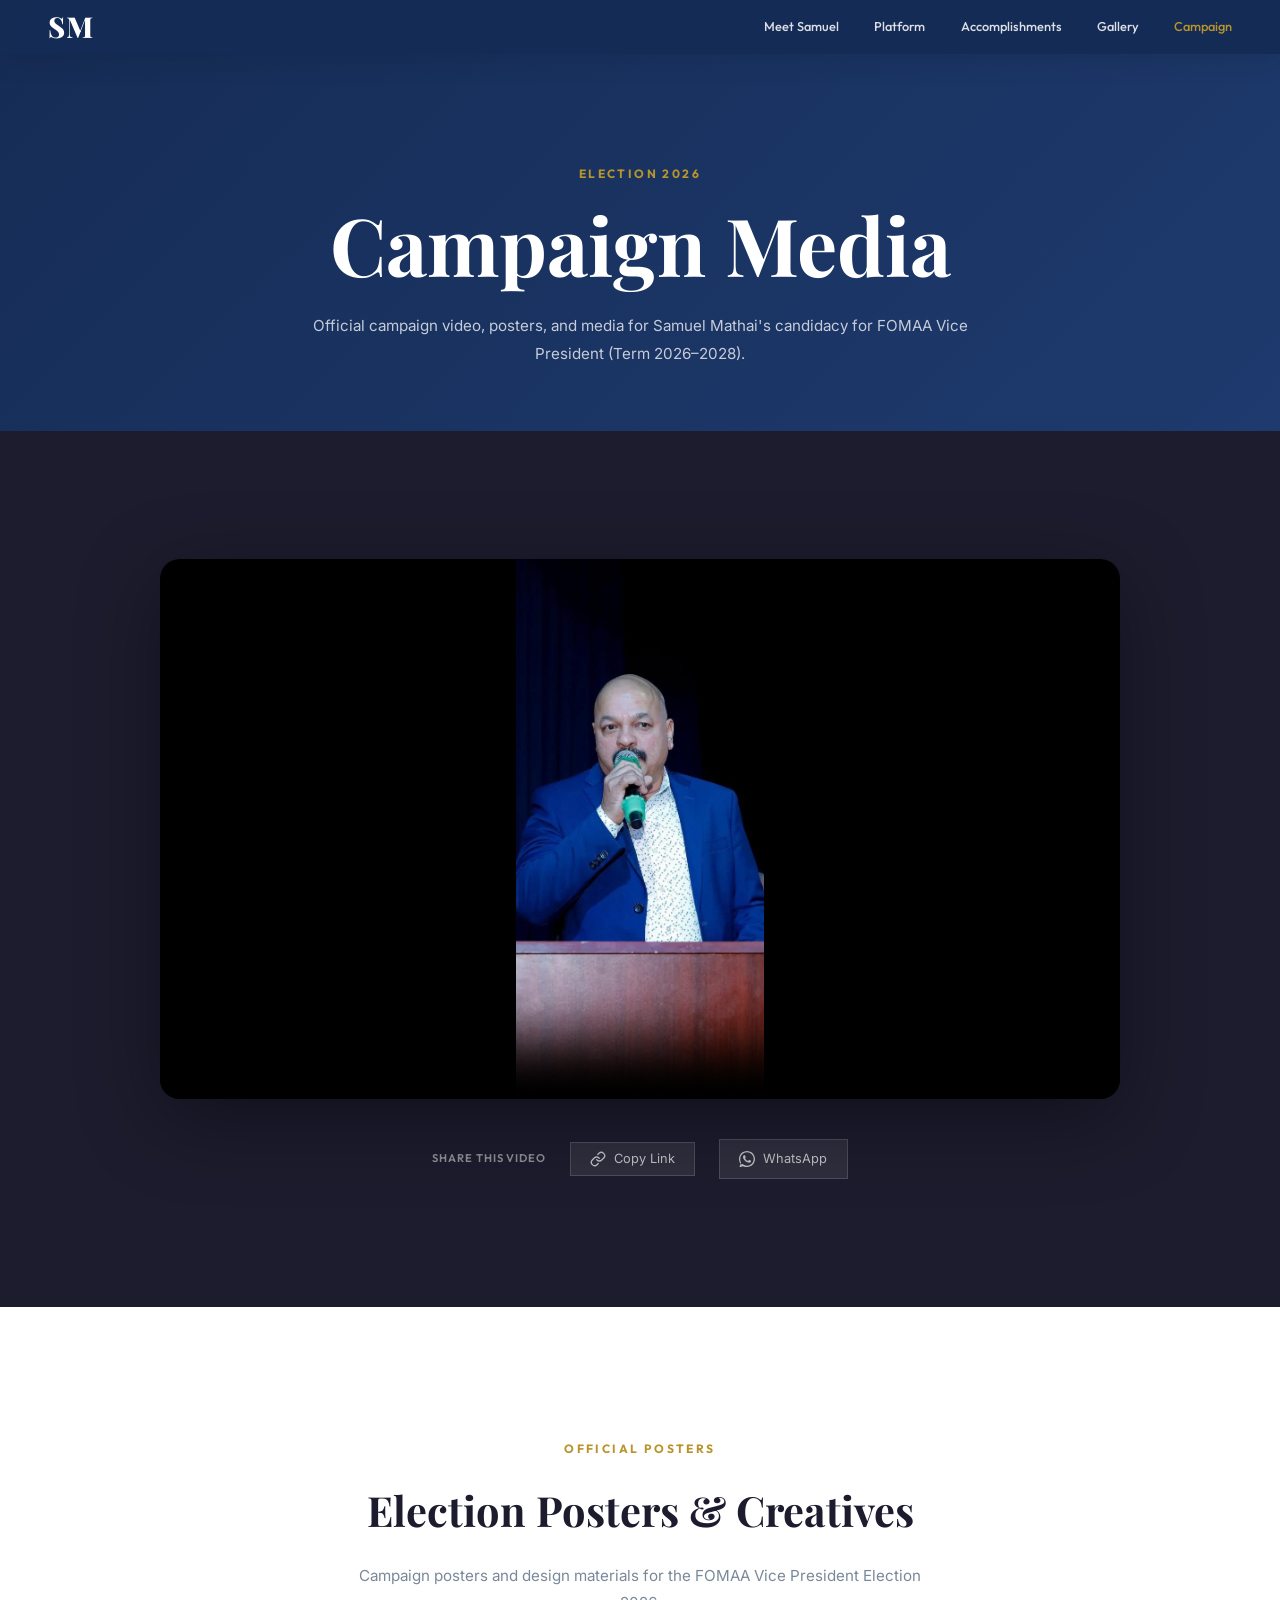
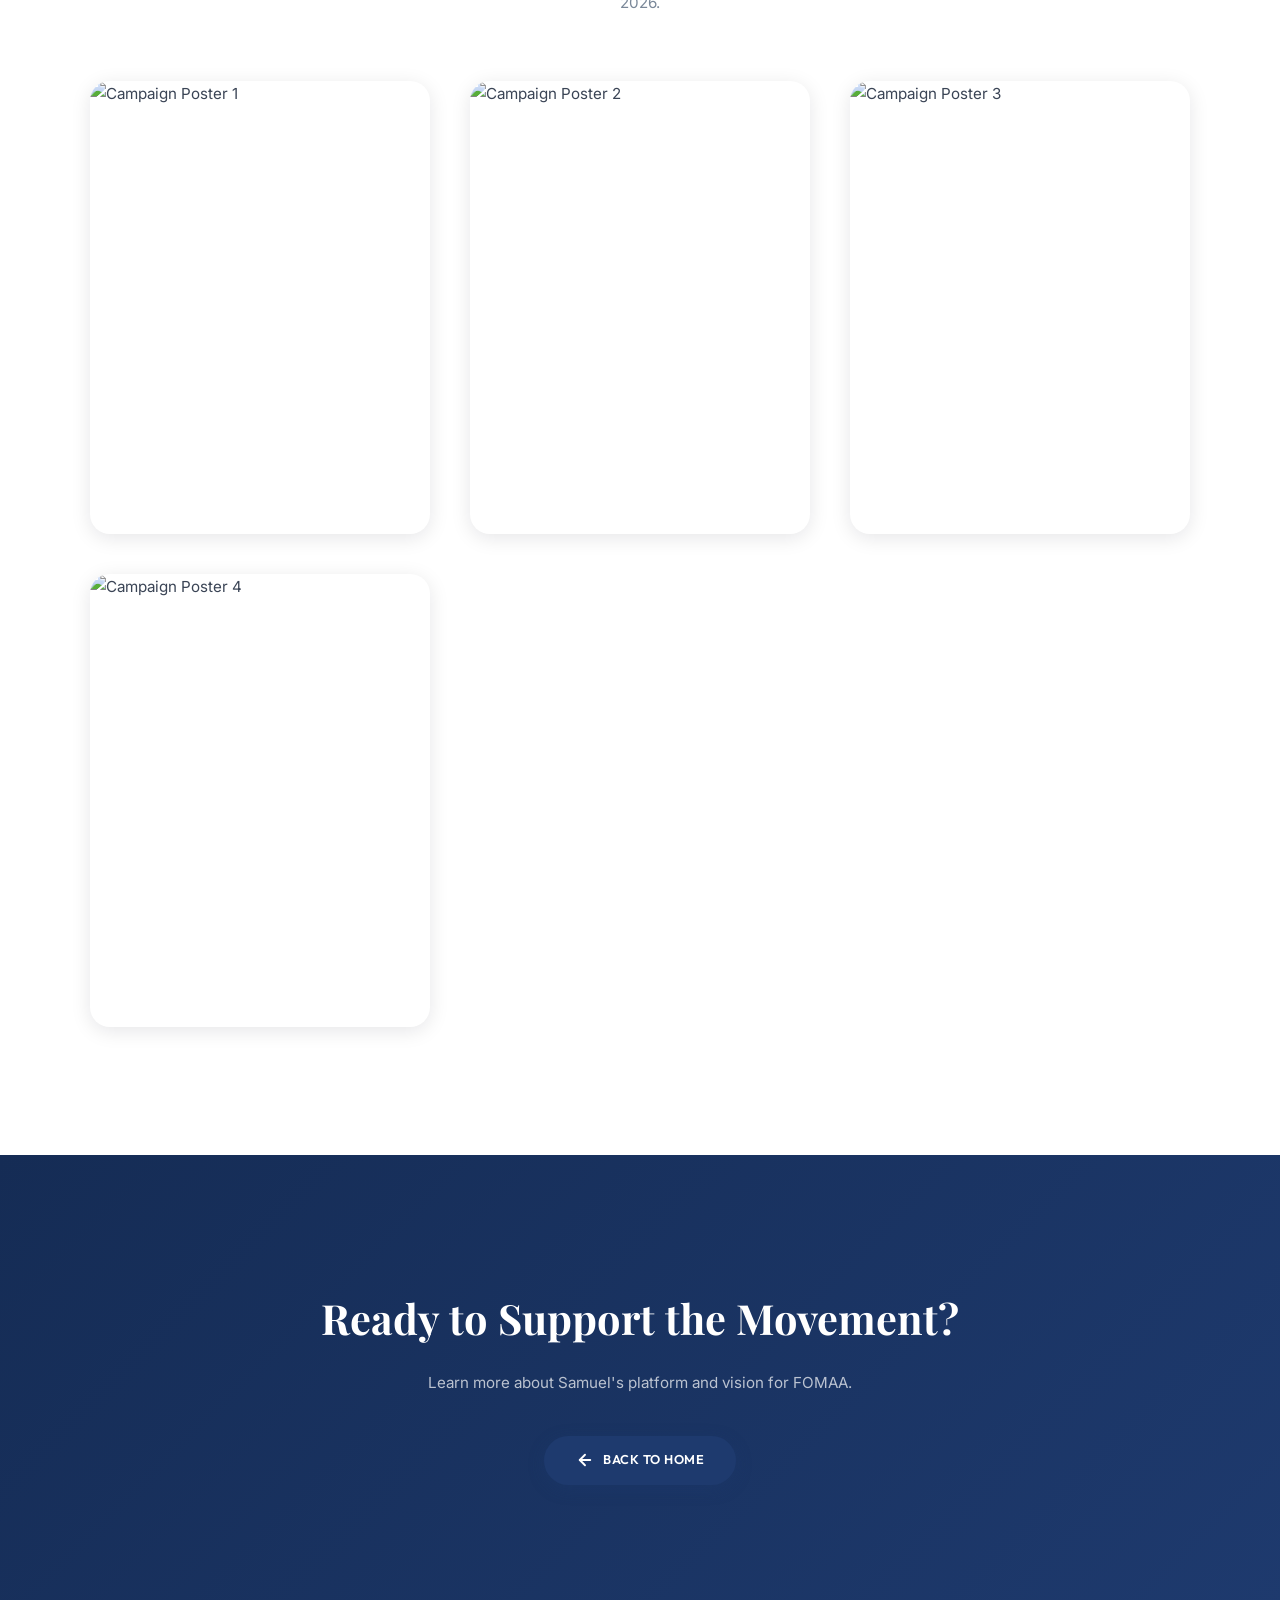
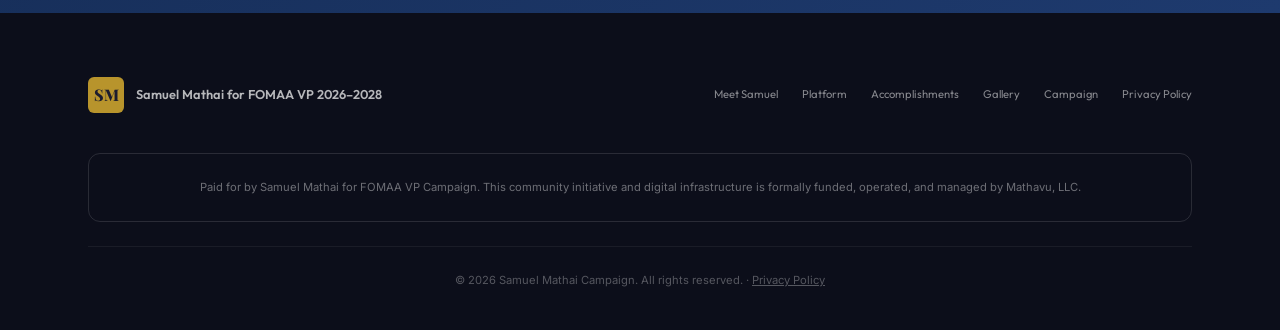
==== campaign.html @ 96b1907c "Add campaign media page with MP4 video, poster lightbox, share links; add Campaign nav link site-wid" ====
<!DOCTYPE html>
<html lang="en">

<head>
  <meta charset="UTF-8">
  <meta name="viewport" content="width=device-width, initial-scale=1.0">
  <title>Campaign Media — Samuel Mathai for FOMAA Vice President 2026–2028</title>
  <meta name="description"
    content="Watch the official campaign video and view election posters for Samuel Mathai's FOMAA Vice President campaign 2026-2028.">
  <meta property="og:title" content="Campaign Media — Samuel Mathai for FOMAA VP">
  <meta property="og:description" content="Official campaign video and election posters for FOMAA VP 2026-2028.">
  <meta property="og:type" content="video.other">
  <meta property="og:video" content="https://www.samuelmathai.com/campaign_video.mp4">
  <meta property="og:video:type" content="video/mp4">
  <meta property="og:image" content="https://www.samuelmathai.com/personal_6.jpeg">
  <link rel="stylesheet" href="index.css">
  <link rel="stylesheet" href="gallery.css">
  <link rel="preconnect" href="https://fonts.googleapis.com">
  <link rel="preconnect" href="https://fonts.gstatic.com" crossorigin>
  <style>
    /* Campaign Page Styles */
    .campaign-hero {
      padding: 10rem 0 4rem;
      background: var(--grad-banner);
      text-align: center;
    }

    .campaign-hero__title {
      font-family: var(--ff-heading);
      font-size: var(--fs-hero);
      font-weight: 700;
      color: var(--clr-white);
      margin-bottom: var(--sp-md);
      line-height: 1.1;
    }

    .campaign-hero__subtitle {
      font-size: var(--fs-body);
      color: rgba(255, 255, 255, 0.75);
      max-width: 700px;
      margin: 0 auto;
      line-height: 1.8;
    }

    /* Video Section */
    .campaign-video {
      padding: var(--sp-3xl) 0;
      background: var(--clr-charcoal);
    }

    .campaign-video__wrapper {
      max-width: 960px;
      margin: 0 auto;
      border-radius: var(--radius-lg);
      overflow: hidden;
      box-shadow: 0 20px 80px rgba(0, 0, 0, 0.4);
      position: relative;
      background: #000;
    }

    .campaign-video__player {
      width: 100%;
      display: block;
      aspect-ratio: 16 / 9;
    }

    .campaign-video__share {
      display: flex;
      align-items: center;
      justify-content: center;
      gap: var(--sp-md);
      margin-top: var(--sp-lg);
      flex-wrap: wrap;
    }

    .campaign-video__share-label {
      font-family: var(--ff-accent);
      font-size: var(--fs-xs);
      font-weight: 600;
      letter-spacing: 0.08em;
      text-transform: uppercase;
      color: rgba(255, 255, 255, 0.5);
    }

    .campaign-video__share-link {
      display: flex;
      align-items: center;
      gap: var(--sp-xs);
      background: rgba(255, 255, 255, 0.08);
      border: 1px solid rgba(255, 255, 255, 0.15);
      border-radius: var(--radius-pill);
      padding: 0.5rem 1.2rem;
      color: rgba(255, 255, 255, 0.7);
      font-size: var(--fs-small);
      font-family: var(--ff-body);
      cursor: pointer;
      transition: all 0.2s ease;
      text-decoration: none;
    }

    .campaign-video__share-link:hover {
      background: rgba(255, 255, 255, 0.15);
      color: #fff;
      border-color: rgba(255, 255, 255, 0.3);
    }

    .campaign-video__share-link.copied {
      background: rgba(46, 204, 113, 0.2);
      border-color: rgba(46, 204, 113, 0.4);
      color: #2ecc71;
    }

    .campaign-video__share-link svg {
      width: 16px;
      height: 16px;
      flex-shrink: 0;
    }

    /* Posters Section */
    .campaign-posters {
      padding: var(--sp-3xl) 0;
    }

    .campaign-posters__header {
      text-align: center;
      margin-bottom: var(--sp-xl);
    }

    .campaign-posters__title {
      font-family: var(--ff-heading);
      font-size: var(--fs-h2);
      font-weight: 700;
      color: var(--clr-charcoal);
      margin-bottom: var(--sp-sm);
    }

    .campaign-posters__desc {
      font-size: var(--fs-body);
      color: var(--clr-mid-gray);
      max-width: 600px;
      margin: 0 auto;
      line-height: 1.8;
    }

    .campaign-posters__grid {
      display: grid;
      grid-template-columns: repeat(auto-fit, minmax(280px, 1fr));
      gap: var(--sp-lg);
      max-width: 1100px;
      margin: 0 auto;
    }

    .campaign-posters__item {
      position: relative;
      border-radius: var(--radius-lg);
      overflow: hidden;
      box-shadow: var(--shadow-md);
      cursor: pointer;
      transition: all var(--duration-normal) var(--ease-out);
      aspect-ratio: 3 / 4;
    }

    .campaign-posters__item:hover {
      transform: translateY(-6px);
      box-shadow: var(--shadow-xl);
    }

    .campaign-posters__item img {
      width: 100%;
      height: 100%;
      object-fit: cover;
      display: block;
      transition: transform var(--duration-normal) var(--ease-out);
    }

    .campaign-posters__item:hover img {
      transform: scale(1.04);
    }

    /* CTA */
    .campaign-cta {
      padding: var(--sp-3xl) 0;
      background: var(--grad-banner);
      text-align: center;
    }

    .campaign-cta__title {
      font-family: var(--ff-heading);
      font-size: var(--fs-h2);
      font-weight: 700;
      color: var(--clr-white);
      margin-bottom: var(--sp-sm);
    }

    .campaign-cta__subtitle {
      font-size: var(--fs-body);
      color: rgba(255, 255, 255, 0.7);
      margin-bottom: var(--sp-lg);
    }

    @media (max-width: 768px) {
      .campaign-hero {
        padding: 8rem 0 3rem;
      }

      .campaign-hero__title {
        font-size: var(--fs-h1);
      }

      .campaign-posters__grid {
        grid-template-columns: repeat(2, 1fr);
        gap: var(--sp-md);
      }

      .campaign-video__share {
        flex-direction: column;
      }
    }

    @media (max-width: 480px) {
      .campaign-posters__grid {
        grid-template-columns: 1fr;
      }
    }
  </style>
</head>

<body>

  <!-- NAVIGATION BAR -->
  <nav class="navbar scrolled" id="navbar" role="navigation" aria-label="Primary Navigation">
    <div class="navbar__inner">
      <a href="/" class="navbar__logo" id="nav-logo">
        <span class="navbar__logo-monogram">SM</span>
      </a>
      <div class="navbar__links" id="nav-links">
        <a href="/#meet" class="navbar__link">Meet Samuel</a>
        <a href="/#platform" class="navbar__link">Platform</a>
        <a href="/#accomplishments" class="navbar__link">Accomplishments</a>
        <a href="/gallery" class="navbar__link">Gallery</a>
        <a href="/campaign" class="navbar__link navbar__link--active">Campaign</a>
      </div>
      <button class="navbar__toggle" id="nav-toggle" aria-label="Toggle navigation menu" aria-expanded="false">
        <span></span>
        <span></span>
        <span></span>
      </button>
    </div>
  </nav>

  <!-- CAMPAIGN HERO -->
  <section class="campaign-hero">
    <div class="container">
      <p class="section-label" style="color: var(--clr-accent);">Election 2026</p>
      <h1 class="campaign-hero__title">Campaign Media</h1>
      <p class="campaign-hero__subtitle">
        Official campaign video, posters, and media for Samuel Mathai's candidacy
        for FOMAA Vice President (Term 2026–2028).
      </p>
    </div>
  </section>

  <!-- FEATURED VIDEO -->
  <section class="campaign-video" id="video">
    <div class="container">
      <div class="campaign-video__wrapper">
        <video class="campaign-video__player" controls preload="metadata" poster="personal_6.jpeg">
          <source src="campaign_video.mp4" type="video/mp4">
          Your browser does not support the video element.
        </video>
      </div>

      <div class="campaign-video__share">
        <span class="campaign-video__share-label">Share this video</span>
        <button class="campaign-video__share-link" id="copy-video-link" onclick="copyVideoLink()">
          <svg viewBox="0 0 24 24" fill="none" stroke="currentColor" stroke-width="2" stroke-linecap="round"
            stroke-linejoin="round">
            <path d="M10 13a5 5 0 0 0 7.54.54l3-3a5 5 0 0 0-7.07-7.07l-1.72 1.71" />
            <path d="M14 11a5 5 0 0 0-7.54-.54l-3 3a5 5 0 0 0 7.07 7.07l1.71-1.71" />
          </svg>
          <span id="copy-text">Copy Link</span>
        </button>
        <a class="campaign-video__share-link"
          href="https://wa.me/?text=Watch%20Samuel%20Mathai%27s%20Campaign%20Video%20%E2%80%94%20https%3A%2F%2Fsamuelmathai.com%2Fcampaign%23video"
          target="_blank" rel="noopener">
          <svg viewBox="0 0 24 24" fill="currentColor" width="16" height="16">
            <path
              d="M17.472 14.382c-.297-.149-1.758-.867-2.03-.967-.273-.099-.471-.148-.67.15-.197.297-.767.966-.94 1.164-.173.199-.347.223-.644.075-.297-.15-1.255-.463-2.39-1.475-.883-.788-1.48-1.761-1.653-2.059-.173-.297-.018-.458.13-.606.134-.133.298-.347.446-.52.149-.174.198-.298.298-.497.099-.198.05-.371-.025-.52-.075-.149-.669-1.612-.916-2.207-.242-.579-.487-.5-.669-.51-.173-.008-.371-.01-.57-.01-.198 0-.52.074-.792.372-.272.297-1.04 1.016-1.04 2.479 0 1.462 1.065 2.875 1.213 3.074.149.198 2.096 3.2 5.077 4.487.709.306 1.262.489 1.694.625.712.227 1.36.195 1.871.118.571-.085 1.758-.719 2.006-1.413.248-.694.248-1.289.173-1.413-.074-.124-.272-.198-.57-.347z" />
            <path
              d="M12 0C5.373 0 0 5.373 0 12c0 2.625.846 5.059 2.284 7.034L.789 23.492a.5.5 0 0 0 .612.638l4.584-1.187A11.96 11.96 0 0 0 12 24c6.627 0 12-5.373 12-12S18.627 0 12 0zm0 22c-2.313 0-4.453-.757-6.184-2.037l-.432-.332-3.09.8.84-3.012-.364-.572A9.953 9.953 0 0 1 2 12C2 6.477 6.477 2 12 2s10 4.477 10 10-4.477 10-10 10z" />
          </svg>
          WhatsApp
        </a>
      </div>
    </div>
  </section>

  <!-- CAMPAIGN POSTERS -->
  <section class="campaign-posters" id="posters">
    <div class="container">
      <div class="campaign-posters__header reveal">
        <p class="section-label" style="color: var(--clr-accent);">Official Posters</p>
        <h2 class="campaign-posters__title">Election Posters & Creatives</h2>
        <p class="campaign-posters__desc">
          Campaign posters and design materials for the FOMAA Vice President Election 2026.
        </p>
      </div>

      <div class="campaign-posters__grid reveal">
        <div class="campaign-posters__item"><img src="poster_1.jpeg" alt="Campaign Poster 1" loading="lazy"></div>
        <div class="campaign-posters__item"><img src="poster_2.jpeg" alt="Campaign Poster 2" loading="lazy"></div>
        <div class="campaign-posters__item"><img src="poster_3.jpeg" alt="Campaign Poster 3" loading="lazy"></div>
        <div class="campaign-posters__item"><img src="poster_4.jpeg" alt="Campaign Poster 4" loading="lazy"></div>
      </div>
    </div>
  </section>

  <!-- BACK TO HOME CTA -->
  <section class="campaign-cta">
    <div class="container">
      <div class="reveal">
        <h2 class="campaign-cta__title">Ready to Support the Movement?</h2>
        <p class="campaign-cta__subtitle">Learn more about Samuel's platform and vision for FOMAA.</p>
        <a href="/" class="btn btn--primary">
          <svg width="18" height="18" viewBox="0 0 24 24" fill="none" stroke="currentColor" stroke-width="2.5"
            stroke-linecap="round" stroke-linejoin="round">
            <line x1="19" y1="12" x2="5" y2="12" />
            <polyline points="12 19 5 12 12 5" />
          </svg>
          Back to Home
        </a>
      </div>
    </div>
  </section>

  <!-- FOOTER -->
  <footer class="footer" id="footer">
    <div class="container">
      <div class="footer__inner">
        <div class="footer__brand">
          <div class="footer__brand-icon">SM</div>
          <p class="footer__brand-text">Samuel Mathai for FOMAA VP 2026–2028</p>
        </div>
        <div class="footer__links">
          <a href="/#meet" class="footer__link">Meet Samuel</a>
          <a href="/#platform" class="footer__link">Platform</a>
          <a href="/#accomplishments" class="footer__link">Accomplishments</a>
          <a href="/gallery" class="footer__link">Gallery</a>
          <a href="/campaign" class="footer__link">Campaign</a>
          <a href="/privacy" class="footer__link">Privacy Policy</a>
        </div>
      </div>

      <div class="footer__disclaimer" id="disclaimer">
        <p>
          Paid for by Samuel Mathai for FOMAA VP Campaign. This community initiative and digital infrastructure
          is formally funded, operated, and managed by Mathavu, LLC.
        </p>
      </div>

      <div class="footer__bottom">
        <p>&copy; 2026 Samuel Mathai Campaign. All rights reserved. · <a href="/privacy"
            style="color: inherit; text-decoration: underline;">Privacy Policy</a></p>
      </div>
    </div>
  </footer>

  <script>
    // Mobile Nav Toggle
    const toggle = document.getElementById('nav-toggle');
    const navLinks = document.getElementById('nav-links');
    toggle.addEventListener('click', () => {
      navLinks.classList.toggle('open');
      toggle.classList.toggle('active');
      toggle.setAttribute('aria-expanded', navLinks.classList.contains('open'));
    });

    // --- Reveal on Scroll ---
    const revealElements = document.querySelectorAll('.reveal');
    const revealObserver = new IntersectionObserver((entries) => {
      entries.forEach(entry => {
        if (entry.isIntersecting) {
          entry.target.classList.add('visible');
          revealObserver.unobserve(entry.target);
        }
      });
    }, {
      threshold: 0.1,
      rootMargin: '0px 0px -50px 0px'
    });
    revealElements.forEach(el => revealObserver.observe(el));

    // --- Copy Video Link ---
    function copyVideoLink() {
      const url = 'https://samuelmathai.com/campaign#video';
      navigator.clipboard.writeText(url).then(() => {
        const btn = document.getElementById('copy-video-link');
        const text = document.getElementById('copy-text');
        text.textContent = 'Copied!';
        btn.classList.add('copied');
        setTimeout(() => {
          text.textContent = 'Copy Link';
          btn.classList.remove('copied');
        }, 2500);
      });
    }

    // --- Poster Lightbox ---
    const lightbox = document.createElement('div');
    lightbox.className = 'lightbox';
    lightbox.innerHTML = `
      <button class="lightbox__close" aria-label="Close">
        <svg viewBox="0 0 24 24" fill="none" stroke-linecap="round" stroke-linejoin="round">
          <line x1="18" y1="6" x2="6" y2="18"/><line x1="6" y1="6" x2="18" y2="18"/>
        </svg>
      </button>
      <div class="lightbox__img-wrap">
        <img class="lightbox__img" src="" alt="Campaign poster">
      </div>`;
    document.body.appendChild(lightbox);

    const lightboxImg = lightbox.querySelector('.lightbox__img');
    const imgWrap = lightbox.querySelector('.lightbox__img-wrap');
    const closeBtn = lightbox.querySelector('.lightbox__close');

    function closeLightbox() {
      lightbox.classList.remove('active');
      imgWrap.classList.remove('zoomed');
      lightboxImg.style.transformOrigin = 'center center';
      document.body.style.overflow = '';
    }

    document.querySelectorAll('.campaign-posters__item').forEach(item => {
      item.addEventListener('click', () => {
        const img = item.querySelector('img');
        if (img) {
          lightboxImg.src = img.src;
          imgWrap.classList.remove('zoomed');
          lightboxImg.style.transformOrigin = 'center center';
          lightbox.classList.add('active');
          document.body.style.overflow = 'hidden';
        }
      });
    });

    closeBtn.addEventListener('click', (e) => {
      e.stopPropagation();
      closeLightbox();
    });

    imgWrap.addEventListener('click', (e) => {
      e.stopPropagation();
      if (imgWrap.classList.contains('zoomed')) {
        imgWrap.classList.remove('zoomed');
        lightboxImg.style.transformOrigin = 'center center';
      } else {
        const rect = imgWrap.getBoundingClientRect();
        const x = ((e.clientX - rect.left) / rect.width) * 100;
        const y = ((e.clientY - rect.top) / rect.height) * 100;
        lightboxImg.style.transformOrigin = `${x}% ${y}%`;
        imgWrap.classList.add('zoomed');
      }
    });

    lightbox.addEventListener('click', (e) => {
      if (e.target === lightbox) closeLightbox();
    });

    document.addEventListener('keydown', (e) => {
      if (e.key === 'Escape' && lightbox.classList.contains('active')) closeLightbox();
    });
  </script>

</body>

</html>
---- index.css ----
/* ============================================
   SAMUEL MATHAI FOR FOMAA VP — CAMPAIGN SITE
   Design System & Styles
   ============================================ */

/* --- Google Fonts Import --- */
@import url('https://fonts.googleapis.com/css2?family=Inter:wght@300;400;500;600;700;800;900&family=Playfair+Display:ital,wght@0,400;0,500;0,600;0,700;0,800;1,400;1,500&family=Outfit:wght@300;400;500;600;700;800&display=swap');

/* --- CSS Custom Properties (Design Tokens) --- */
:root {
  /* Primary Palette — Royal Blue & Gold */
  --clr-primary: #1E3A6E;
  --clr-primary-dark: #152C55;
  --clr-primary-deeper: #122548;
  --clr-primary-light: #2C5494;
  --clr-primary-muted: #E5ECF5;
  --clr-primary-glass: rgba(30, 58, 110, 0.08);

  /* Accent & Secondary */
  --clr-accent: #B8942C;
  --clr-accent-light: #E2D09E;
  --clr-accent-dark: #8B7020;

  /* Neutrals */
  --clr-white: #FFFFFF;
  --clr-off-white: #F8F9FC;
  --clr-light-gray: #E8ECF2;
  --clr-mid-gray: #7A8899;
  --clr-dark-gray: #3A4455;
  --clr-charcoal: #1C1C2E;
  --clr-black: #0C0E1A;

  /* Gradients */
  --grad-hero: linear-gradient(180deg, #FFFFFF 0%, #F4F6FA 100%);
  --grad-banner: linear-gradient(135deg, #152C55 0%, #1E3A6E 100%);
  --grad-card: linear-gradient(180deg, rgba(30, 58, 110, 0.03) 0%, rgba(30, 58, 110, 0.08) 100%);
  --grad-accent: linear-gradient(135deg, #B8942C 0%, #E2D09E 100%);
  --grad-dark: linear-gradient(180deg, #0C0E1A 0%, #1C1C2E 100%);

  /* Typography */
  --ff-heading: 'Playfair Display', 'Georgia', serif;
  --ff-body: 'Inter', -apple-system, BlinkMacSystemFont, sans-serif;
  --ff-accent: 'Outfit', 'Inter', sans-serif;

  /* Font Sizes (Fluid) */
  --fs-hero: clamp(2.8rem, 5vw + 1rem, 5.5rem);
  --fs-h1: clamp(2.2rem, 3vw + 0.8rem, 3.8rem);
  --fs-h2: clamp(1.8rem, 2.5vw + 0.6rem, 3rem);
  --fs-h3: clamp(1.4rem, 2vw + 0.4rem, 2rem);
  --fs-h4: clamp(1.1rem, 1.2vw + 0.4rem, 1.5rem);
  --fs-body: clamp(0.95rem, 0.8vw + 0.3rem, 1.125rem);
  --fs-small: clamp(0.8rem, 0.6vw + 0.3rem, 0.95rem);
  --fs-xs: clamp(0.7rem, 0.5vw + 0.2rem, 0.85rem);
  --fs-label: 0.75rem;

  /* Spacing */
  --sp-xs: 0.5rem;
  --sp-sm: 1rem;
  --sp-md: 1.5rem;
  --sp-lg: 2.5rem;
  --sp-xl: 4rem;
  --sp-2xl: 6rem;
  --sp-3xl: 8rem;

  /* Container */
  --container-max: 1200px;
  --container-wide: 1400px;
  --container-narrow: 800px;
  --container-padding: clamp(1.25rem, 4vw, 3rem);

  /* Borders & Radii */
  --radius-sm: 6px;
  --radius-md: 12px;
  --radius-lg: 20px;
  --radius-xl: 32px;
  --radius-full: 9999px;

  /* Shadows */
  --shadow-sm: 0 2px 8px rgba(12, 14, 26, 0.06);
  --shadow-md: 0 4px 20px rgba(12, 14, 26, 0.1);
  --shadow-lg: 0 8px 40px rgba(12, 14, 26, 0.12);
  --shadow-xl: 0 16px 60px rgba(12, 14, 26, 0.15);
  --shadow-glow: 0 0 30px rgba(30, 58, 110, 0.25);

  /* Transitions */
  --ease-out: cubic-bezier(0.16, 1, 0.3, 1);
  --ease-spring: cubic-bezier(0.34, 1.56, 0.64, 1);
  --duration-fast: 200ms;
  --duration-normal: 350ms;
  --duration-slow: 600ms;
}

/* --- Reset & Base --- */
*,
*::before,
*::after {
  margin: 0;
  padding: 0;
  box-sizing: border-box;
}

html {
  scroll-behavior: smooth;
  -webkit-font-smoothing: antialiased;
  -moz-osx-font-smoothing: grayscale;
  overflow-x: hidden;
}

body {
  font-family: var(--ff-body);
  font-size: var(--fs-body);
  line-height: 1.7;
  color: var(--clr-dark-gray);
  background: var(--clr-white);
  overflow-x: hidden;
}

img {
  max-width: 100%;
  height: auto;
  display: block;
}

a {
  color: inherit;
  text-decoration: none;
  transition: color var(--duration-fast) var(--ease-out);
}

button,
input,
textarea {
  font-family: inherit;
  border: none;
  outline: none;
}

ul,
ol {
  list-style: none;
}

/* --- Utility Classes --- */
.container {
  width: 100%;
  max-width: var(--container-max);
  margin: 0 auto;
  padding: 0 var(--container-padding);
}

.container--wide {
  max-width: var(--container-wide);
}

.container--narrow {
  max-width: var(--container-narrow);
}

.section-label {
  font-family: var(--ff-accent);
  font-size: var(--fs-label);
  font-weight: 700;
  letter-spacing: 0.2em;
  text-transform: uppercase;
  color: var(--clr-accent);
  margin-bottom: var(--sp-sm);
  display: inline-block;
}

.section-title {
  font-family: var(--ff-heading);
  font-size: var(--fs-h1);
  font-weight: 700;
  line-height: 1.2;
  color: var(--clr-charcoal);
  margin-bottom: var(--sp-md);
}

.section-subtitle {
  font-size: var(--fs-body);
  color: var(--clr-mid-gray);
  max-width: 600px;
  line-height: 1.8;
}

/* --- Buttons --- */
.btn {
  display: inline-flex;
  align-items: center;
  gap: 0.6rem;
  font-family: var(--ff-accent);
  font-weight: 600;
  font-size: var(--fs-small);
  letter-spacing: 0.04em;
  padding: 0.85rem 2rem;
  border-radius: var(--radius-full);
  cursor: pointer;
  transition: all var(--duration-normal) var(--ease-out);
  position: relative;
  overflow: hidden;
  text-transform: uppercase;
}

.btn::after {
  content: '';
  position: absolute;
  inset: 0;
  background: rgba(255, 255, 255, 0.15);
  transform: translateX(-100%);
  transition: transform var(--duration-normal) var(--ease-out);
}

.btn:hover::after {
  transform: translateX(0);
}

.btn--primary {
  background: var(--clr-primary);
  color: var(--clr-white);
  box-shadow: 0 4px 15px rgba(30, 58, 110, 0.35);
}

.btn--primary:hover {
  background: var(--clr-primary-dark);
  transform: translateY(-2px);
  box-shadow: 0 6px 25px rgba(30, 58, 110, 0.45);
}

.btn--accent {
  background: var(--grad-accent);
  color: var(--clr-charcoal);
  box-shadow: 0 4px 15px rgba(184, 148, 44, 0.3);
}

.btn--accent:hover {
  transform: translateY(-2px);
  box-shadow: 0 6px 25px rgba(184, 148, 44, 0.45);
}

.btn--outline {
  background: transparent;
  color: var(--clr-white);
  border: 2px solid rgba(255, 255, 255, 0.4);
}

.btn--outline:hover {
  border-color: var(--clr-white);
  background: rgba(255, 255, 255, 0.1);
  transform: translateY(-2px);
}

.btn--outline-dark {
  background: transparent;
  color: var(--clr-primary);
  border: 2px solid var(--clr-primary);
}

.btn--outline-dark:hover {
  background: var(--clr-primary);
  color: var(--clr-white);
  transform: translateY(-2px);
}

/* ============================================
   1. NAVIGATION BAR
   ============================================ */
.navbar {
  position: fixed;
  top: 0;
  left: 0;
  right: 0;
  z-index: 1000;
  padding: 0.8rem 0;
  transition: all var(--duration-normal) var(--ease-out);
  background: transparent;
}

.navbar.scrolled {
  background: rgba(21, 44, 85, 0.97);
  backdrop-filter: blur(20px);
  -webkit-backdrop-filter: blur(20px);
  box-shadow: 0 4px 30px rgba(0, 0, 0, 0.12);
  padding: 0.5rem 0;
}

.navbar__inner {
  display: flex;
  align-items: center;
  justify-content: space-between;
  max-width: var(--container-wide);
  margin: 0 auto;
  padding: 0 var(--container-padding);
}

.navbar__logo {
  display: flex;
  align-items: center;
}

.navbar__logo-monogram {
  font-family: var(--ff-heading);
  font-weight: 800;
  font-size: 1.8rem;
  color: var(--clr-primary);
  letter-spacing: 0.05em;
  line-height: 1;
  transition: opacity var(--duration-fast) var(--ease-out);
}

.navbar__logo-monogram:hover {
  opacity: 0.85;
}

/* Scrolled state: switch to white text on blue background */
.navbar.scrolled .navbar__logo-monogram {
  color: var(--clr-white);
}

.navbar.scrolled .navbar__link {
  color: rgba(255, 255, 255, 0.85);
}

.navbar.scrolled .navbar__link:hover {
  color: var(--clr-white);
}

.navbar.scrolled .navbar__toggle span {
  background: var(--clr-white);
}

.navbar__links {
  display: flex;
  align-items: center;
  gap: 2.2rem;
}

.navbar__link {
  font-family: var(--ff-accent);
  font-size: var(--fs-small);
  font-weight: 500;
  color: var(--clr-dark-gray);
  text-decoration: none;
  position: relative;
  padding: 0.5rem 0;
  transition: color var(--duration-fast) var(--ease-out);
}

.navbar__link::after {
  content: '';
  position: absolute;
  bottom: 0;
  left: 0;
  width: 0;
  height: 2px;
  background: var(--clr-accent);
  transition: width var(--duration-normal) var(--ease-out);
}

.navbar__link:hover {
  color: var(--clr-primary);
}

.navbar__link:hover::after {
  width: 100%;
}

.navbar__cta {
  background: var(--clr-accent);
  color: var(--clr-charcoal) !important;
  padding: 0.6rem 1.5rem;
  border-radius: var(--radius-full);
  font-weight: 700;
  font-size: var(--fs-xs);
  letter-spacing: 0.08em;
  text-transform: uppercase;
  transition: all var(--duration-normal) var(--ease-out);
}

.navbar__cta:hover {
  background: var(--clr-accent-light);
  transform: translateY(-2px);
  box-shadow: 0 4px 15px rgba(200, 168, 78, 0.4);
}

.navbar__cta::after {
  display: none;
}

/* Mobile Menu Toggle */
.navbar__toggle {
  display: none;
  flex-direction: column;
  gap: 5px;
  cursor: pointer;
  padding: 0.5rem;
  background: none;
}

.navbar__toggle span {
  width: 24px;
  height: 2px;
  background: var(--clr-charcoal);
  border-radius: 2px;
  transition: all var(--duration-normal) var(--ease-out);
}

.navbar__toggle.active span:nth-child(1) {
  transform: rotate(45deg) translate(5px, 5px);
}

.navbar__toggle.active span:nth-child(2) {
  opacity: 0;
}

.navbar__toggle.active span:nth-child(3) {
  transform: rotate(-45deg) translate(5px, -5px);
}

/* ============================================
   2. HERO SECTION
   ============================================ */
.hero {
  position: relative;
  min-height: 100vh;
  display: flex;
  align-items: center;
  background: var(--clr-white);
  overflow: hidden;
  padding-top: 80px;
}

.hero__bg-pattern {
  position: absolute;
  inset: 0;
  background-image:
    radial-gradient(ellipse 600px 400px at 80% 50%, rgba(30, 58, 110, 0.04) 0%, transparent 70%),
    radial-gradient(circle at 20% 80%, rgba(184, 148, 44, 0.03) 0%, transparent 50%);
  pointer-events: none;
}

.hero__bg-lines {
  position: absolute;
  inset: 0;
  overflow: hidden;
  pointer-events: none;
}

.hero__bg-lines::before,
.hero__bg-lines::after {
  content: '';
  position: absolute;
  width: 1px;
  height: 100%;
  background: linear-gradient(to bottom, transparent, rgba(30, 58, 110, 0.06), transparent);
}

.hero__bg-lines::before {
  left: 25%;
}

.hero__bg-lines::after {
  left: 75%;
}

.hero__content {
  position: relative;
  z-index: 2;
  display: grid;
  grid-template-columns: 1fr 1fr;
  gap: var(--sp-xl);
  align-items: center;
  max-width: var(--container-wide);
  margin: 0 auto;
  padding: 0 var(--container-padding);
}

.hero__text {
  max-width: 650px;
}

.hero__slogan {
  font-family: var(--ff-heading);
  font-size: clamp(1.4rem, 2.5vw + 0.5rem, 2.2rem);
  font-weight: 800;
  letter-spacing: 0.08em;
  text-transform: uppercase;
  background: linear-gradient(135deg, red 0%, blue 100%);
  -webkit-background-clip: text;
  -webkit-text-fill-color: transparent;
  background-clip: text;
  margin-bottom: var(--sp-md);
}

.hero__name {
  font-family: var(--ff-heading);
  font-size: var(--fs-hero);
  font-weight: 700;
  color: var(--clr-charcoal);
  line-height: 1.05;
  margin-bottom: var(--sp-md);
  letter-spacing: -0.02em;
}

.hero__name em {
  font-style: italic;
  color: var(--clr-primary);
}

.hero__subtitle {
  font-family: var(--ff-accent);
  font-size: var(--fs-h4);
  font-weight: 400;
  color: var(--clr-mid-gray);
  margin-bottom: var(--sp-sm);
  line-height: 1.5;
}

.hero__subtitle strong {
  color: var(--clr-charcoal);
  font-weight: 600;
}

.hero__tagline {
  font-family: var(--ff-body);
  font-size: var(--fs-small);
  color: var(--clr-mid-gray);
  margin-bottom: var(--sp-lg);
  line-height: 1.8;
  max-width: 480px;
}

.hero__ctas {
  display: flex;
  gap: var(--sp-sm);
  flex-wrap: wrap;
}

.hero__image {
  display: flex;
  justify-content: flex-end;
  align-items: center;
  position: relative;
}

.hero__image-wrapper {
  position: relative;
  width: 100%;
  max-width: 500px;
}

.hero__image-wrapper img {
  width: 100%;
  height: 600px;
  object-fit: cover;
  border-radius: var(--radius-lg);
  box-shadow: var(--shadow-xl);
  position: relative;
  z-index: 2;
}

.hero__image-wrapper::before {
  content: '';
  position: absolute;
  top: -12px;
  right: -12px;
  width: 100%;
  height: 100%;
  border: 2px solid var(--clr-accent);
  border-radius: var(--radius-lg);
  opacity: 0.4;
  z-index: 1;
}

.hero__image-badge {
  position: absolute;
  bottom: -20px;
  left: -20px;
  background: var(--clr-accent);
  color: var(--clr-charcoal);
  padding: 1rem 1.5rem;
  border-radius: var(--radius-md);
  font-family: var(--ff-accent);
  font-weight: 700;
  font-size: var(--fs-small);
  box-shadow: var(--shadow-lg);
  z-index: 3;
  line-height: 1.3;
}

.hero__image-badge span {
  display: block;
  font-size: 1.5rem;
  font-weight: 800;
}

/* Hero bottom divider */
.hero__divider {
  position: absolute;
  bottom: 0;
  left: 0;
  right: 0;
  height: 60px;
  overflow: hidden;
}

.hero__divider svg {
  position: absolute;
  bottom: 0;
  width: 100%;
  height: 60px;
}

/* ============================================
   3. CORE LEGACY BANNER
   ============================================ */
.legacy {
  background: var(--grad-banner);
  padding: var(--sp-2xl) 0;
  position: relative;
  overflow: hidden;
}

.legacy::before {
  content: '';
  position: absolute;
  top: -50%;
  right: -20%;
  width: 500px;
  height: 500px;
  border-radius: 50%;
  background: rgba(200, 168, 78, 0.06);
  pointer-events: none;
}

.legacy__inner {
  text-align: center;
  position: relative;
  z-index: 2;
}

.legacy__eyebrow {
  font-family: var(--ff-accent);
  font-size: var(--fs-label);
  font-weight: 700;
  letter-spacing: 0.25em;
  text-transform: uppercase;
  color: var(--clr-accent);
  margin-bottom: var(--sp-sm);
}

.legacy__title {
  font-family: var(--ff-heading);
  font-size: var(--fs-h1);
  color: var(--clr-white);
  margin-bottom: var(--sp-md);
  line-height: 1.2;
}

.legacy__title em {
  font-style: italic;
  color: var(--clr-accent-light);
}

.legacy__description {
  font-size: var(--fs-body);
  color: rgba(255, 255, 255, 0.75);
  max-width: 750px;
  margin: 0 auto var(--sp-xl);
  line-height: 1.8;
}

.legacy__grid {
  display: grid;
  grid-template-columns: repeat(3, 1fr);
  gap: var(--sp-md);
  max-width: 1000px;
  margin: 0 auto;
}

.legacy__item {
  background: rgba(255, 255, 255, 0.06);
  border: 1px solid rgba(255, 255, 255, 0.1);
  border-radius: var(--radius-md);
  padding: var(--sp-lg);
  text-align: center;
  transition: all var(--duration-normal) var(--ease-out);
  backdrop-filter: blur(8px);
}

.legacy__item:hover {
  background: rgba(255, 255, 255, 0.1);
  transform: translateY(-4px);
  box-shadow: 0 8px 30px rgba(0, 0, 0, 0.2);
}

.legacy__item-icon {
  width: 56px;
  height: 56px;
  margin: 0 auto var(--sp-sm);
  background: var(--clr-accent);
  border-radius: var(--radius-md);
  display: flex;
  align-items: center;
  justify-content: center;
  font-size: 1.5rem;
}

.legacy__item-title {
  font-family: var(--ff-accent);
  font-size: var(--fs-h4);
  font-weight: 700;
  color: var(--clr-white);
  margin-bottom: var(--sp-xs);
}

.legacy__item-text {
  font-size: var(--fs-small);
  color: rgba(255, 255, 255, 0.65);
  line-height: 1.7;
}

/* ============================================
   4. BUSINESS & PROFESSIONAL ACCOMPLISHMENTS
   ============================================ */
.accomplishments {
  padding: var(--sp-3xl) 0;
  background: var(--clr-off-white);
}

.accomplishments__header {
  text-align: center;
  margin-bottom: var(--sp-2xl);
}

.accomplishments__grid {
  display: grid;
  grid-template-columns: repeat(3, 1fr);
  gap: var(--sp-lg);
}

.accomplishment-card {
  background: var(--clr-white);
  border-radius: var(--radius-lg);
  padding: var(--sp-xl);
  position: relative;
  overflow: hidden;
  transition: all var(--duration-normal) var(--ease-out);
  border: 1px solid var(--clr-light-gray);
}

.accomplishment-card::before {
  content: '';
  position: absolute;
  top: 0;
  left: 0;
  right: 0;
  height: 4px;
  background: var(--grad-accent);
  transform: scaleX(0);
  transition: transform var(--duration-normal) var(--ease-out);
  transform-origin: left;
}

.accomplishment-card:hover::before {
  transform: scaleX(1);
}

.accomplishment-card:hover {
  transform: translateY(-6px);
  box-shadow: var(--shadow-lg);
  border-color: transparent;
}

.accomplishment-card__icon {
  width: 64px;
  height: 64px;
  border-radius: var(--radius-md);
  background: var(--clr-primary-muted);
  color: var(--clr-primary);
  display: flex;
  align-items: center;
  justify-content: center;
  font-size: 1.8rem;
  margin-bottom: var(--sp-md);
  transition: all var(--duration-normal) var(--ease-out);
}

.accomplishment-card:hover .accomplishment-card__icon {
  background: var(--clr-primary);
  color: var(--clr-white);
  transform: scale(1.05);
}

.accomplishment-card__years {
  font-family: var(--ff-accent);
  font-size: var(--fs-label);
  font-weight: 700;
  letter-spacing: 0.15em;
  text-transform: uppercase;
  color: var(--clr-accent-dark);
  margin-bottom: var(--sp-xs);
}

.accomplishment-card__title {
  font-family: var(--ff-heading);
  font-size: var(--fs-h3);
  font-weight: 700;
  color: var(--clr-charcoal);
  margin-bottom: var(--sp-sm);
  line-height: 1.3;
}

.accomplishment-card__desc {
  font-size: var(--fs-small);
  color: var(--clr-mid-gray);
  line-height: 1.8;
}

/* ============================================
   5. MEET THE CANDIDATE
   ============================================ */
.meet {
  padding: var(--sp-3xl) 0;
  background: var(--clr-white);
}

.meet__inner {
  display: grid;
  grid-template-columns: 5fr 7fr;
  gap: var(--sp-2xl);
  align-items: start;
}

.meet__image-col {
  position: relative;
}

.meet__photo-wrapper {
  position: relative;
}

.meet__photo {
  width: 100%;
  border-radius: var(--radius-lg);
  box-shadow: var(--shadow-lg);
}

.meet__highlight-card {
  position: absolute;
  bottom: -24px;
  right: -24px;
  background: var(--clr-primary);
  color: var(--clr-white);
  padding: 1.25rem 1.5rem;
  border-radius: var(--radius-md);
  max-width: 260px;
  box-shadow: var(--shadow-lg);
  z-index: 2;
}

.meet__highlight-card p {
  font-size: var(--fs-xs);
  line-height: 1.6;
  opacity: 0.9;
}

.meet__highlight-card strong {
  display: block;
  margin-bottom: 0.25rem;
  font-family: var(--ff-accent);
  font-size: var(--fs-small);
  color: var(--clr-accent-light);
}

/* Photo Collage Gallery */
.meet__gallery {
  position: relative;
  height: 420px;
  margin-top: var(--sp-2xl);
}

.meet__gallery-item {
  position: absolute;
  border-radius: var(--radius-md);
  overflow: hidden;
  box-shadow: var(--shadow-lg);
  transition: all var(--duration-normal) var(--ease-out);
  border: 4px solid var(--clr-white);
}

.meet__gallery-item img {
  width: 100%;
  height: 100%;
  object-fit: cover;
  display: block;
}

.meet__gallery-item:hover {
  z-index: 10;
  transform: scale(1.04) rotate(0deg) !important;
  box-shadow: var(--shadow-xl);
}

.meet__gallery-item--1 {
  width: 55%;
  height: 340px;
  top: 0;
  left: 0;
  transform: rotate(-2deg);
  z-index: 2;
}

.meet__gallery-item--2 {
  width: 50%;
  height: 300px;
  top: 30px;
  right: 0;
  left: auto;
  transform: rotate(2.5deg);
  z-index: 3;
}

.meet__gallery-item--3 {
  width: 58.5%;
  height: 216px;
  bottom: -20px;
  left: 50%;
  transform: translateX(-50%) rotate(-1deg);
  z-index: 4;
}

.meet__gallery-item--3:hover {
  transform: translateX(-50%) scale(1.04) rotate(0deg) !important;
  z-index: 10;
  box-shadow: var(--shadow-xl);
}

.meet__content {
  padding-top: var(--sp-sm);
}

.meet__timeline {
  margin-top: var(--sp-lg);
  position: relative;
  padding-left: 2rem;
}

.meet__timeline::before {
  content: '';
  position: absolute;
  left: 0;
  top: 0;
  bottom: 0;
  width: 2px;
  background: linear-gradient(to bottom, var(--clr-primary), var(--clr-accent));
  border-radius: 2px;
}

.meet__timeline-item {
  position: relative;
  padding: var(--sp-sm) 0 var(--sp-md);
}

.meet__timeline-item::before {
  content: '';
  position: absolute;
  left: -2rem;
  top: 1.25rem;
  width: 12px;
  height: 12px;
  border-radius: 50%;
  background: var(--clr-primary);
  border: 3px solid var(--clr-primary-muted);
  transform: translateX(-5px);
}

.meet__timeline-year {
  font-family: var(--ff-accent);
  font-size: var(--fs-label);
  font-weight: 700;
  letter-spacing: 0.15em;
  text-transform: uppercase;
  color: var(--clr-accent-dark);
  margin-bottom: 0.25rem;
}

.meet__timeline-title {
  font-family: var(--ff-accent);
  font-size: var(--fs-h4);
  font-weight: 600;
  color: var(--clr-charcoal);
  margin-bottom: 0.25rem;
}

.meet__timeline-desc {
  font-size: var(--fs-small);
  color: var(--clr-mid-gray);
  line-height: 1.7;
}

/* ============================================
   6. PLATFORM & VISION
   ============================================ */
.platform {
  padding: var(--sp-3xl) 0;
  background: var(--clr-off-white);
  position: relative;
}

.platform__header {
  text-align: center;
  margin-bottom: var(--sp-2xl);
}

.platform__list {
  max-width: 900px;
  margin: 0 auto;
}

.platform-item {
  display: flex;
  align-items: flex-start;
  gap: var(--sp-lg);
  padding: var(--sp-lg) 0;
  border-bottom: 1px solid var(--clr-light-gray);
  transition: all var(--duration-normal) var(--ease-out);
  cursor: default;
}

.platform-item:first-child {
  border-top: 1px solid var(--clr-light-gray);
}

.platform-item:hover {
  padding-left: var(--sp-sm);
}

.platform-item__number {
  font-family: var(--ff-heading);
  font-size: clamp(2.5rem, 4vw, 3.5rem);
  font-weight: 700;
  color: var(--clr-light-gray);
  line-height: 1;
  flex-shrink: 0;
  min-width: 70px;
  transition: color var(--duration-normal) var(--ease-out);
  position: relative;
}

.platform-item:hover .platform-item__number {
  color: var(--clr-primary);
}

.platform-item__content {
  padding-left: var(--sp-md);
  border-left: 2px solid var(--clr-light-gray);
  transition: border-color var(--duration-normal) var(--ease-out);
}

.platform-item:hover .platform-item__content {
  border-left-color: var(--clr-primary);
}

.platform-item__title {
  font-family: var(--ff-accent);
  font-size: var(--fs-h4);
  font-weight: 700;
  color: var(--clr-charcoal);
  margin-bottom: var(--sp-xs);
  line-height: 1.4;
  transition: color var(--duration-normal) var(--ease-out);
}

.platform-item:hover .platform-item__title {
  color: var(--clr-primary);
}

.platform-item__desc {
  font-size: var(--fs-small);
  color: var(--clr-mid-gray);
  line-height: 1.8;
  max-width: 600px;
}

/* ============================================
   7. OTHER EXPERIENCE & CREDENTIALS
   ============================================ */
.credentials {
  padding: var(--sp-3xl) 0;
  background: var(--clr-white);
}

.credentials__header {
  text-align: center;
  margin-bottom: var(--sp-2xl);
}

.credentials__pillars {
  display: grid;
  grid-template-columns: repeat(3, 1fr);
  gap: var(--sp-lg);
  margin-bottom: var(--sp-2xl);
}

.credentials__pillar {
  padding: var(--sp-md) 0;
  position: relative;
}

.credentials__pillar-accent {
  width: 40px;
  height: 3px;
  background: var(--clr-primary);
  margin-bottom: var(--sp-md);
  border-radius: 2px;
  transition: width var(--duration-normal) var(--ease-out);
}

.credentials__pillar:hover .credentials__pillar-accent {
  width: 60px;
}

.credentials__pillar-label {
  font-family: var(--ff-accent);
  font-size: var(--fs-label);
  font-weight: 700;
  letter-spacing: 0.2em;
  text-transform: uppercase;
  color: var(--clr-accent-dark);
  margin-bottom: var(--sp-xs);
}

.credentials__pillar-title {
  font-family: var(--ff-heading);
  font-size: var(--fs-h3);
  font-weight: 700;
  color: var(--clr-charcoal);
  margin-bottom: var(--sp-sm);
  line-height: 1.3;
}

.credentials__pillar-desc {
  font-size: var(--fs-small);
  color: var(--clr-mid-gray);
  line-height: 1.8;
}

.credentials__pillar-desc strong {
  color: var(--clr-dark-gray);
  font-weight: 600;
}

/* Photo Strip */
.photo-strip {
  margin-top: var(--sp-2xl);
  margin-left: calc(-50vw + 50%);
  margin-right: calc(-50vw + 50%);
  width: 100vw;
  overflow-x: clip;
  overflow-y: visible;
  position: relative;
  padding: var(--sp-md) 0;
}

.photo-strip__track {
  display: flex;
  gap: var(--sp-md);
  animation: stripScroll 60s linear infinite;
  width: max-content;
}

.photo-strip__track:hover {
  animation-play-state: paused;
}

@keyframes stripScroll {
  0% {
    transform: translateX(0);
  }

  100% {
    transform: translateX(-50%);
  }
}

.photo-strip__item {
  flex-shrink: 0;
  width: 360px;
  height: 260px;
  border-radius: var(--radius-md);
  overflow: hidden;
  box-shadow: var(--shadow-md);
  border: 3px solid var(--clr-white);
  transition: all var(--duration-normal) var(--ease-out);
  cursor: pointer;
}

.photo-strip__item:hover {
  transform: scale(1.05);
  box-shadow: var(--shadow-xl);
  z-index: 2;
}

.photo-strip__item img {
  width: 100%;
  height: 100%;
  object-fit: cover;
  display: block;
}

.photo-strip__cta {
  text-align: center;
  margin-top: var(--sp-lg);
}

.photo-strip__link {
  display: inline-flex;
  align-items: center;
  gap: 0.5rem;
  font-family: var(--ff-accent);
  font-size: var(--fs-small);
  font-weight: 700;
  color: var(--clr-primary);
  letter-spacing: 0.04em;
  text-transform: uppercase;
  transition: all var(--duration-fast) var(--ease-out);
}

.photo-strip__link:hover {
  color: var(--clr-accent-dark);
  gap: 0.75rem;
}

.photo-strip__link svg {
  transition: transform var(--duration-fast) var(--ease-out);
}

.photo-strip__link:hover svg {
  transform: translateX(4px);
}

/* Inaugural Credentials Banner */
.credentials__inauguration {
  margin-top: var(--sp-lg);
}

.credentials__inauguration-inner {
  background: var(--grad-banner);
  border-radius: var(--radius-lg);
  padding: var(--sp-xl) var(--sp-xl);
  position: relative;
  overflow: hidden;
}

.credentials__inauguration-inner::before {
  content: '';
  position: absolute;
  top: -40%;
  right: -10%;
  width: 400px;
  height: 400px;
  border-radius: 50%;
  background: rgba(200, 168, 78, 0.06);
  pointer-events: none;
}

.credentials__inauguration-header {
  margin-bottom: var(--sp-lg);
  position: relative;
  z-index: 2;
}

.credentials__inauguration-title {
  font-family: var(--ff-heading);
  font-size: var(--fs-h2);
  font-weight: 700;
  color: var(--clr-white);
  margin-bottom: var(--sp-sm);
  line-height: 1.3;
}

.credentials__inauguration-subtitle {
  font-size: var(--fs-body);
  color: rgba(255, 255, 255, 0.7);
  max-width: 700px;
  line-height: 1.8;
}

.credentials__inauguration-subtitle strong {
  color: var(--clr-accent-light);
  font-weight: 600;
}

.credentials__figures {
  display: grid;
  grid-template-columns: repeat(4, 1fr);
  gap: var(--sp-md);
  position: relative;
  z-index: 2;
}

.credentials__figure {
  padding: var(--sp-md);
  background: rgba(255, 255, 255, 0.06);
  border: 1px solid rgba(255, 255, 255, 0.1);
  border-radius: var(--radius-md);
  transition: all var(--duration-normal) var(--ease-out);
}

.credentials__figure:hover {
  background: rgba(255, 255, 255, 0.1);
  transform: translateY(-2px);
}

.credentials__figure-name {
  font-family: var(--ff-heading);
  font-size: var(--fs-h4);
  font-weight: 700;
  color: var(--clr-white);
  margin-bottom: 0.25rem;
  line-height: 1.3;
}

.credentials__figure-role {
  font-size: var(--fs-xs);
  color: rgba(255, 255, 255, 0.55);
  line-height: 1.6;
}

/* ============================================
   8. ACTION / FOOTER
   ============================================ */
.action {
  padding: var(--sp-3xl) 0 var(--sp-2xl);
  background: var(--grad-banner);
  position: relative;
  overflow: hidden;
}

.action::before {
  content: '';
  position: absolute;
  top: -30%;
  left: -10%;
  width: 600px;
  height: 600px;
  border-radius: 50%;
  background: rgba(184, 148, 44, 0.04);
  pointer-events: none;
}

.action__inner {
  text-align: center;
  position: relative;
  z-index: 2;
}

.action__title {
  font-family: var(--ff-heading);
  font-size: var(--fs-h1);
  color: var(--clr-white);
  margin-bottom: var(--sp-sm);
}

.action__subtitle {
  font-size: var(--fs-body);
  color: rgba(255, 255, 255, 0.7);
  margin-bottom: var(--sp-xl);
  max-width: 500px;
  margin-left: auto;
  margin-right: auto;
}

.action__form {
  display: flex;
  gap: var(--sp-sm);
  max-width: 520px;
  margin: 0 auto var(--sp-2xl);
  flex-wrap: wrap;
  justify-content: center;
}

.action__input {
  flex: 1;
  min-width: 240px;
  padding: 1rem 1.5rem;
  border-radius: var(--radius-full);
  background: rgba(255, 255, 255, 0.12);
  border: 1px solid rgba(255, 255, 255, 0.2);
  color: var(--clr-white);
  font-size: var(--fs-small);
  font-family: var(--ff-accent);
  transition: all var(--duration-normal) var(--ease-out);
}

.action__input::placeholder {
  color: rgba(255, 255, 255, 0.5);
  text-transform: none;
}

.action__input:focus {
  background: rgba(255, 255, 255, 0.18);
  border-color: var(--clr-accent);
  box-shadow: 0 0 0 3px rgba(184, 148, 44, 0.2);
}

.action__submit {
  padding: 1rem 2rem;
  border-radius: var(--radius-full);
  background: var(--clr-accent);
  color: var(--clr-charcoal);
  font-family: var(--ff-accent);
  font-weight: 700;
  font-size: var(--fs-small);
  letter-spacing: 0.06em;
  text-transform: uppercase;
  cursor: pointer;
  transition: all var(--duration-normal) var(--ease-out);
}

.action__submit:hover {
  background: var(--clr-accent-light);
  transform: translateY(-2px);
  box-shadow: 0 4px 15px rgba(184, 148, 44, 0.4);
}

.action__checkbox-label {
  display: flex;
  align-items: flex-start;
  gap: 0.65rem;
  max-width: 520px;
  margin: 0 auto;
  cursor: pointer;
  width: 100%;
  text-align: left;
}

.action__checkbox {
  flex-shrink: 0;
  width: 18px;
  height: 18px;
  margin-top: 2px;
  accent-color: var(--clr-accent);
  cursor: pointer;
}

.action__checkbox-text {
  font-size: 0.72rem;
  color: rgba(255, 255, 255, 0.55);
  line-height: 1.55;
  font-family: var(--ff-body);
}

.action__checkbox-text a {
  color: var(--clr-accent);
  text-decoration: underline;
}

.action__checkbox-text a:hover {
  color: var(--clr-accent-light);
}

/* Footer */
.footer {
  background: var(--clr-black);
  padding: var(--sp-xl) 0 var(--sp-lg);
}

.footer__inner {
  display: flex;
  justify-content: space-between;
  align-items: center;
  flex-wrap: wrap;
  gap: var(--sp-md);
  margin-bottom: var(--sp-lg);
}

.footer__brand {
  display: flex;
  align-items: center;
  gap: 0.75rem;
}

.footer__brand-icon {
  width: 36px;
  height: 36px;
  background: var(--clr-accent);
  border-radius: var(--radius-sm);
  display: flex;
  align-items: center;
  justify-content: center;
  font-family: var(--ff-heading);
  font-weight: 800;
  font-size: 1rem;
  color: var(--clr-charcoal);
}

.footer__brand-text {
  font-family: var(--ff-accent);
  font-weight: 600;
  font-size: var(--fs-small);
  color: rgba(255, 255, 255, 0.7);
}

.footer__links {
  display: flex;
  gap: var(--sp-md);
}

.footer__link {
  font-family: var(--ff-accent);
  font-size: var(--fs-xs);
  color: rgba(255, 255, 255, 0.5);
  transition: color var(--duration-fast) var(--ease-out);
}

.footer__link:hover {
  color: var(--clr-accent);
}

/* Disclaimer */
.footer__disclaimer {
  border: 1px solid rgba(255, 255, 255, 0.12);
  border-radius: var(--radius-md);
  padding: var(--sp-md);
  text-align: center;
  margin-bottom: var(--sp-md);
}

.footer__disclaimer p {
  font-size: var(--fs-xs);
  color: rgba(255, 255, 255, 0.4);
  line-height: 1.7;
}

.footer__disclaimer strong {
  color: rgba(255, 255, 255, 0.6);
}

.footer__bottom {
  text-align: center;
  padding-top: var(--sp-md);
  border-top: 1px solid rgba(255, 255, 255, 0.06);
}

.footer__bottom p {
  font-size: var(--fs-xs);
  color: rgba(255, 255, 255, 0.3);
}

/* ============================================
   SCROLL ANIMATIONS
   ============================================ */
.reveal {
  opacity: 0;
  transform: translateY(30px);
  transition: opacity 0.8s var(--ease-out), transform 0.8s var(--ease-out);
}

.reveal.visible {
  opacity: 1;
  transform: translateY(0);
}

.reveal-delay-1 {
  transition-delay: 100ms;
}

.reveal-delay-2 {
  transition-delay: 200ms;
}

.reveal-delay-3 {
  transition-delay: 300ms;
}

.reveal-delay-4 {
  transition-delay: 400ms;
}

.reveal-delay-5 {
  transition-delay: 500ms;
}

/* ============================================
   LIGHTBOX
   ============================================ */
.lightbox {
  position: fixed;
  inset: 0;
  background: rgba(0, 0, 0, 0.9);
  z-index: 9999;
  display: flex;
  align-items: center;
  justify-content: center;
  opacity: 0;
  visibility: hidden;
  transition: all var(--duration-normal) var(--ease-out);
  backdrop-filter: blur(8px);
  -webkit-backdrop-filter: blur(8px);
  overflow: hidden;
}

.lightbox.active {
  opacity: 1;
  visibility: visible;
}

.lightbox__close {
  position: absolute;
  top: 1.5rem;
  right: 1.5rem;
  width: 48px;
  height: 48px;
  background: rgba(255, 255, 255, 0.12);
  border: 2px solid rgba(255, 255, 255, 0.3);
  border-radius: 50%;
  cursor: pointer;
  display: flex;
  align-items: center;
  justify-content: center;
  z-index: 10001;
  transition: all 0.2s ease;
}

.lightbox__close:hover {
  background: rgba(255, 255, 255, 0.25);
  border-color: rgba(255, 255, 255, 0.6);
  transform: scale(1.1);
}

.lightbox__close svg {
  width: 22px;
  height: 22px;
  stroke: #fff;
  stroke-width: 2.5;
}

.lightbox__img-wrap {
  cursor: zoom-in;
  max-width: 85vw;
  max-height: 85vh;
  overflow: hidden;
  border-radius: var(--radius-md);
  box-shadow: 0 20px 80px rgba(0, 0, 0, 0.5);
  transform: scale(0.9);
  transition: transform var(--duration-normal) var(--ease-out);
}

.lightbox.active .lightbox__img-wrap {
  transform: scale(1);
}

.lightbox__img-wrap.zoomed {
  cursor: zoom-out;
  overflow: auto;
  max-width: 95vw;
  max-height: 95vh;
}

.lightbox__img {
  display: block;
  max-width: 100%;
  max-height: 85vh;
  object-fit: contain;
  transition: transform 0.3s ease;
}

.lightbox__img-wrap.zoomed .lightbox__img {
  max-width: none;
  max-height: none;
  transform: scale(2);
  transform-origin: center center;
}

/* ============================================
   RESPONSIVE DESIGN
   ============================================ */
@media (max-width: 1024px) {
  .hero__content {
    grid-template-columns: 1fr;
    text-align: center;
  }

  .hero__text {
    max-width: 100%;
    order: 2;
  }

  .hero__slogan {
    justify-content: center;
  }

  .hero__tagline {
    margin-left: auto;
    margin-right: auto;
  }

  .hero__ctas {
    justify-content: center;
  }

  .hero__image {
    order: 1;
    justify-content: center;
  }

  .hero__image-wrapper {
    max-width: 350px;
  }

  .meet__inner {
    grid-template-columns: 1fr;
    gap: var(--sp-xl);
  }

  .meet__image-col {
    max-width: 400px;
    margin: 0 auto;
  }

  .legacy__grid {
    grid-template-columns: 1fr;
    max-width: 500px;
    margin: 0 auto;
  }

  .accomplishments__grid {
    grid-template-columns: 1fr;
    max-width: 500px;
    margin: 0 auto;
  }
}

@media (max-width: 768px) {
  .navbar__links {
    display: none;
    position: absolute;
    top: 100%;
    left: 0;
    right: 0;
    background: rgba(6, 61, 35, 0.98);
    backdrop-filter: blur(20px);
    flex-direction: column;
    padding: var(--sp-lg);
    gap: var(--sp-md);
    border-top: 1px solid rgba(255, 255, 255, 0.1);
  }

  .navbar__links.open {
    display: flex;
  }

  .navbar__toggle {
    display: flex;
  }

  .hero {
    min-height: auto;
    padding: 120px 0 80px;
  }

  .hero__image-wrapper::before {
    display: none;
  }

  .hero__image-badge {
    bottom: -12px;
    left: -8px;
    padding: 0.75rem 1rem;
    font-size: var(--fs-xs);
  }

  .platform-item {
    flex-direction: column;
    gap: var(--sp-sm);
  }

  .platform-item__number {
    min-width: auto;
  }

  .credentials__pillars {
    grid-template-columns: 1fr;
  }

  .credentials__figures {
    grid-template-columns: repeat(2, 1fr);
  }

  .meet__highlight-card {
    position: relative;
    bottom: auto;
    right: auto;
    margin-top: var(--sp-sm);
  }

  .meet__gallery {
    height: 280px;
    margin-top: var(--sp-lg);
  }

  .meet__gallery-item--1 {
    width: 55%;
    height: 220px;
  }

  .meet__gallery-item--2 {
    width: 50%;
    height: 200px;
  }

  .meet__gallery-item--3 {
    width: 100%;
    height: 140px;
  }

  .action__form {
    flex-direction: column;
    align-items: stretch;
  }

  .action__input {
    min-width: auto;
  }

  .footer__inner {
    flex-direction: column;
    text-align: center;
  }

  .footer__links {
    flex-wrap: wrap;
    justify-content: center;
  }
}

@media (max-width: 480px) {
  .hero__name {
    font-size: clamp(2.2rem, 8vw, 3.2rem);
  }

  .hero__ctas {
    flex-direction: column;
    align-items: stretch;
  }

  .btn {
    justify-content: center;
  }
}
---- gallery.css ----
/* ============================================
   GALLERY PAGE — gallery.css
   ============================================ */

/* Gallery Hero */
.gallery-hero {
  padding: 10rem 0 4rem;
  background: var(--grad-banner);
  text-align: center;
}

.gallery-hero__title {
  font-family: var(--ff-heading);
  font-size: var(--fs-hero);
  font-weight: 700;
  color: var(--clr-white);
  margin-bottom: var(--sp-md);
  line-height: 1.1;
}

.gallery-hero__subtitle {
  font-size: var(--fs-body);
  color: rgba(255, 255, 255, 0.75);
  max-width: 700px;
  margin: 0 auto;
  line-height: 1.8;
}

/* Gallery Sections */
.gallery-section {
  padding: var(--sp-3xl) 0;
}

.gallery-section--alt {
  background: var(--clr-off-white);
}

.gallery-section__header {
  max-width: 800px;
  margin-bottom: var(--sp-xl);
}

.gallery-section__title {
  font-family: var(--ff-heading);
  font-size: var(--fs-h2);
  font-weight: 700;
  color: var(--clr-charcoal);
  margin-bottom: var(--sp-md);
  line-height: 1.2;
}

.gallery-section__desc {
  font-size: var(--fs-body);
  color: var(--clr-mid-gray);
  line-height: 1.8;
}

.gallery-section__desc strong {
  color: var(--clr-dark-gray);
  font-weight: 600;
}

/* ============================================
   GALLERY GRID (gg) — Shared Base
   ============================================ */
.gg {
  display: grid;
  gap: var(--sp-sm);
}

.gg__item {
  position: relative;
  border-radius: var(--radius-md);
  overflow: hidden;
  box-shadow: var(--shadow-md);
  cursor: pointer;
  transition: all var(--duration-normal) var(--ease-out);
}

.gg__item:hover {
  transform: translateY(-4px);
  box-shadow: var(--shadow-xl);
  z-index: 2;
}

.gg__item img {
  width: 100%;
  height: 100%;
  object-fit: cover;
  display: block;
  transition: transform var(--duration-normal) var(--ease-out);
}

.gg__item:hover img {
  transform: scale(1.05);
}

/* ============================================
   LAYOUT 1: Hero + Grid (Sports — 9 images)
   1 large hero spanning left 2 cols + 2 rows,
   remaining images fill a 3-col grid
   ============================================ */
.gg--hero-grid {
  grid-template-columns: repeat(3, 1fr);
  grid-auto-rows: 220px;
}

.gg--hero-grid .gg__item--hero {
  grid-column: 1 / 3;
  grid-row: 1 / 3;
}

/* ============================================
   LAYOUT 2: 4-Column Masonry (Political — 24)
   Standard 4-col grid, selected items span 2 cols
   ============================================ */
.gg--masonry-4 {
  grid-template-columns: repeat(4, 1fr);
  grid-auto-rows: 240px;
}

.gg--masonry-4 .gg__item--wide {
  grid-column: span 2;
}

/* ============================================
   LAYOUT 3: 3-Column Editorial (Arts — 19)
   3-col grid with featured wide items at intervals
   ============================================ */
.gg--editorial {
  grid-template-columns: repeat(3, 1fr);
  grid-auto-rows: 260px;
}

.gg--editorial .gg__item--wide {
  grid-column: span 2;
}

/* ============================================
   LAYOUT 4: Charity Grid (12 images)
   4-col grid with tall (portrait) & square items
   ============================================ */
.gg--charity {
  grid-template-columns: repeat(4, 1fr);
  grid-auto-rows: 180px;
}

.gg--charity .gg__item--tall {
  grid-row: span 2;
}

.gg--charity .gg__item--sq {
  aspect-ratio: 1 / 1;
}

/* ============================================
   LAYOUT 5: Personal Grid (10 images)
   Clean individual frames — portrait & square
   ============================================ */
.gg--personal {
  grid-template-columns: repeat(4, 1fr);
  gap: var(--sp-md);
}

.gg--personal .gg__item--portrait {
  aspect-ratio: 3 / 4;
}

.gg--personal .gg__item--sq {
  aspect-ratio: 1 / 1;
}

.gg--personal .gg__item--wide {
  grid-column: span 2;
  aspect-ratio: 16 / 9;
}

/* Active nav link */
.navbar__link--active {
  color: var(--clr-accent) !important;
}

/* Back to Home CTA */
.gallery-cta {
  padding: var(--sp-3xl) 0;
  background: var(--grad-banner);
}

.gallery-cta__inner {
  text-align: center;
}

.gallery-cta__title {
  font-family: var(--ff-heading);
  font-size: var(--fs-h2);
  font-weight: 700;
  color: var(--clr-white);
  margin-bottom: var(--sp-sm);
}

.gallery-cta__subtitle {
  font-size: var(--fs-body);
  color: rgba(255, 255, 255, 0.7);
  margin-bottom: var(--sp-lg);
}

/* ============================================
   RESPONSIVE
   ============================================ */
@media (max-width: 1024px) {
  .gg--masonry-4 {
    grid-template-columns: repeat(3, 1fr);
  }

  .gg--asymmetric {
    grid-template-columns: 1.5fr 1fr;
    grid-auto-rows: 260px;
  }
}

@media (max-width: 768px) {
  .gallery-hero {
    padding: 8rem 0 3rem;
  }

  .gallery-hero__title {
    font-size: var(--fs-h1);
  }

  .gg--hero-grid {
    grid-template-columns: repeat(2, 1fr);
    grid-auto-rows: 180px;
  }

  .gg--hero-grid .gg__item--hero {
    grid-column: 1 / -1;
    grid-row: auto;
  }

  .gg--masonry-4 {
    grid-template-columns: repeat(2, 1fr);
    grid-auto-rows: 200px;
  }

  .gg--masonry-4 .gg__item--wide {
    grid-column: span 1;
  }

  .gg--editorial {
    grid-template-columns: repeat(2, 1fr);
    grid-auto-rows: 200px;
  }

  .gg--editorial .gg__item--wide {
    grid-column: span 2;
  }

  .gg--charity {
    grid-template-columns: repeat(3, 1fr);
    grid-auto-rows: 160px;
  }

  .gg--charity .gg__item--tall {
    grid-row: span 2;
  }

  .gg--personal {
    grid-template-columns: repeat(3, 1fr);
  }
}

@media (max-width: 480px) {
  .gg--hero-grid,
  .gg--masonry-4,
  .gg--editorial,
  .gg--charity {
    grid-template-columns: 1fr 1fr;
    grid-auto-rows: 200px;
  }

  .gg--hero-grid .gg__item--hero,
  .gg--editorial .gg__item--wide {
    grid-column: 1 / -1;
  }

  .gg--charity .gg__item--tall {
    grid-row: span 2;
  }

  .gg--personal {
    grid-template-columns: repeat(2, 1fr);
  }
}
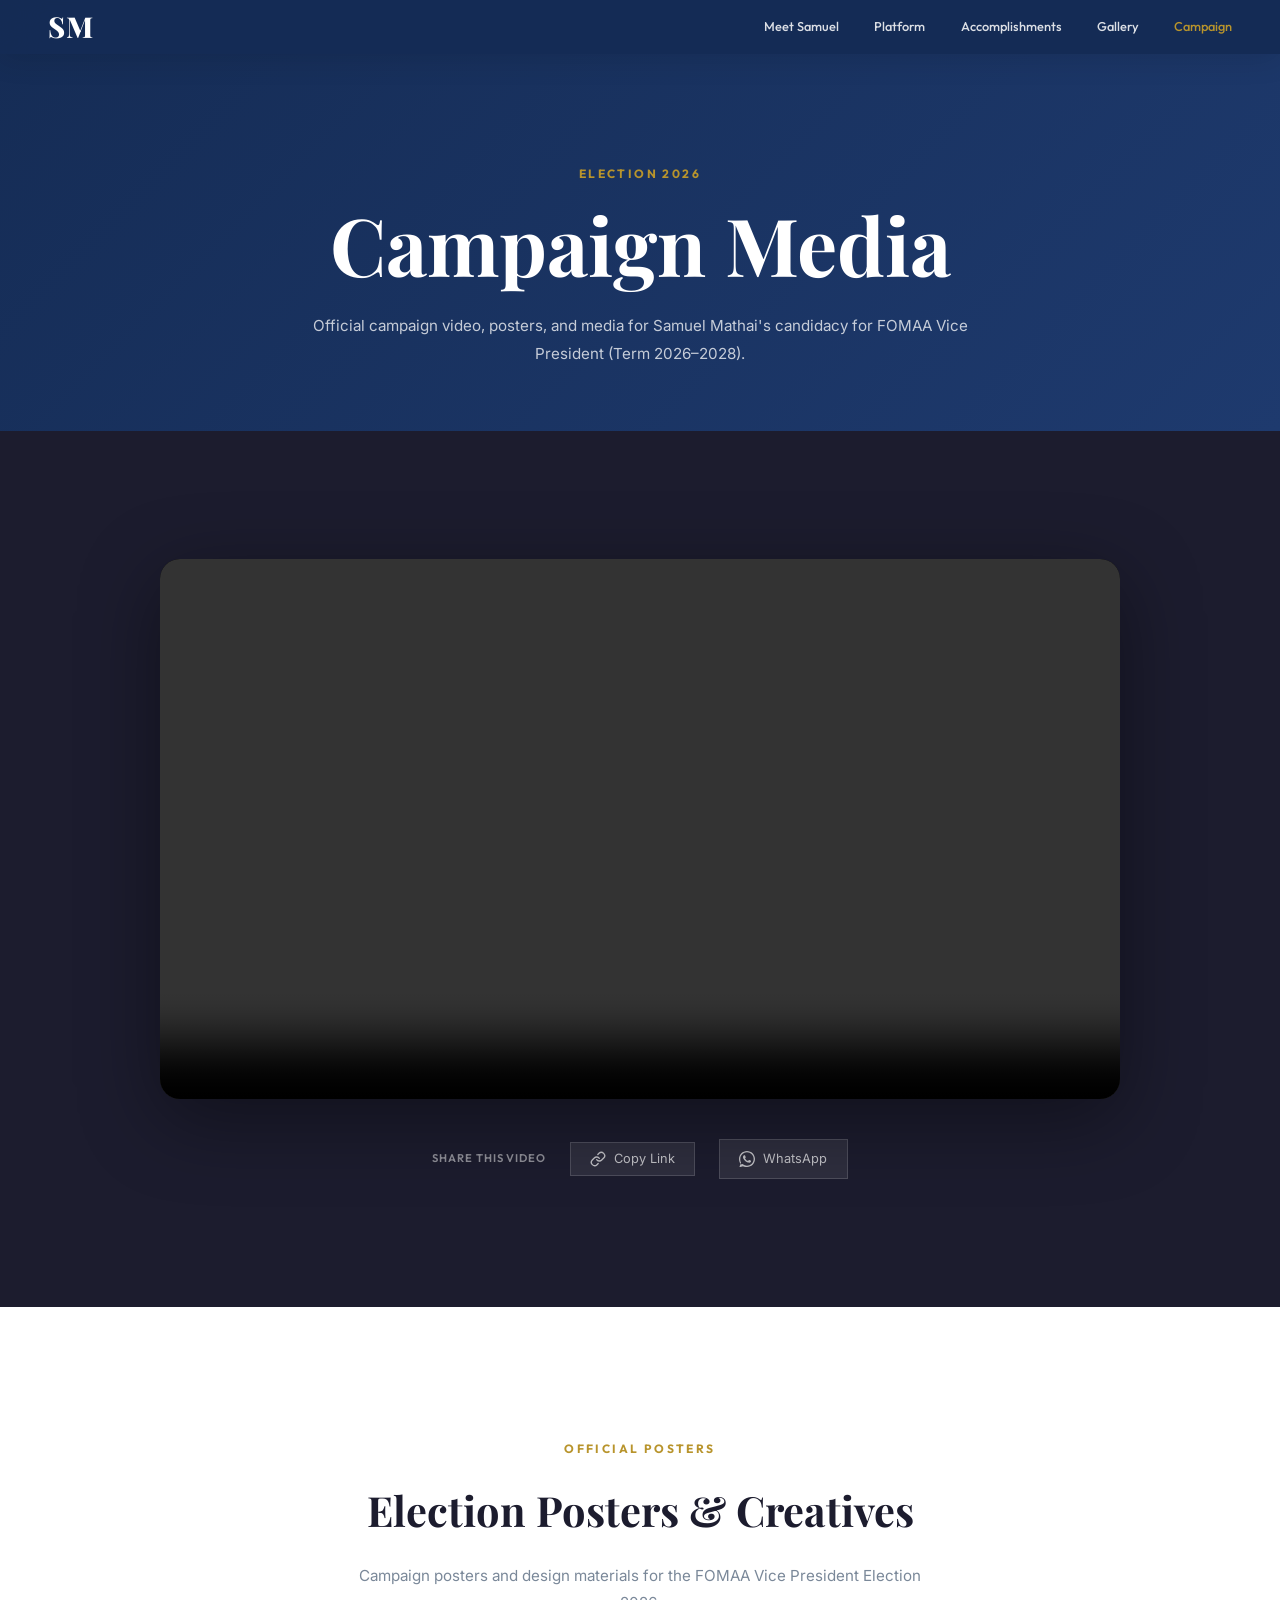
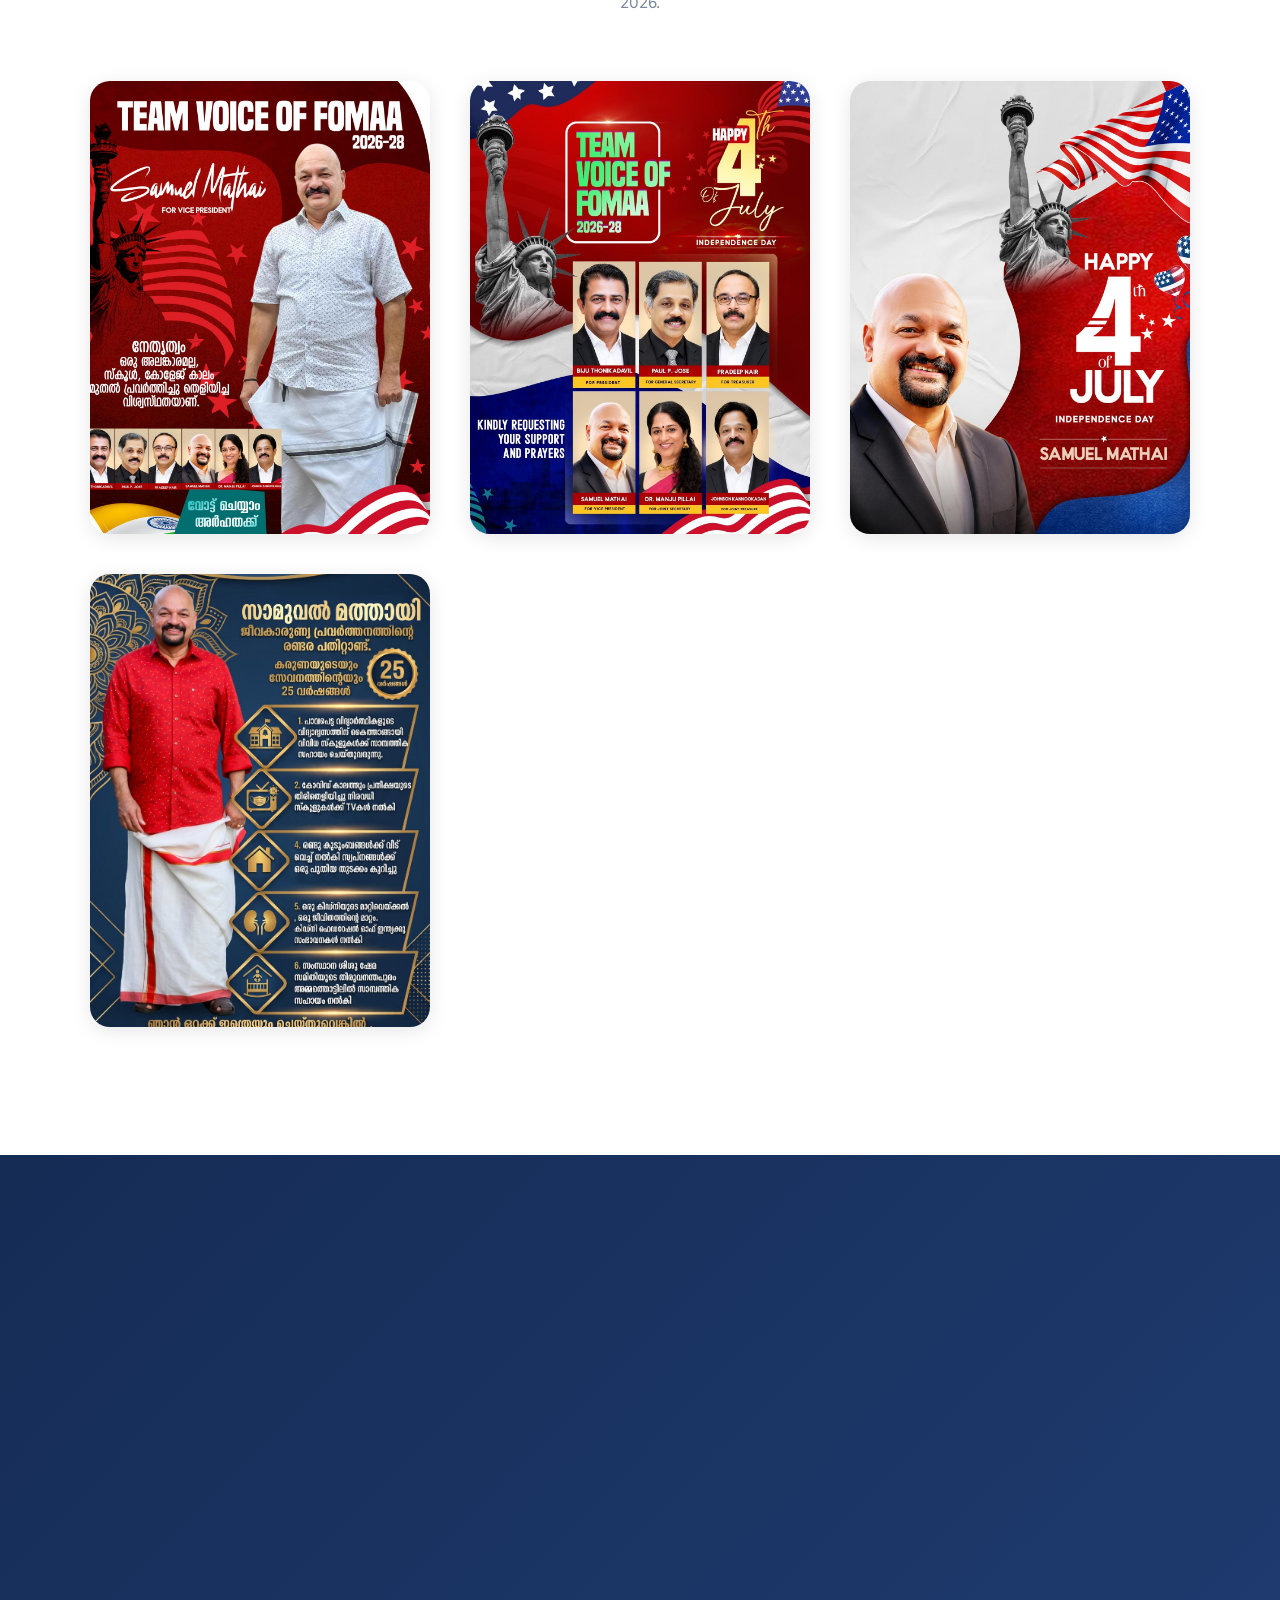
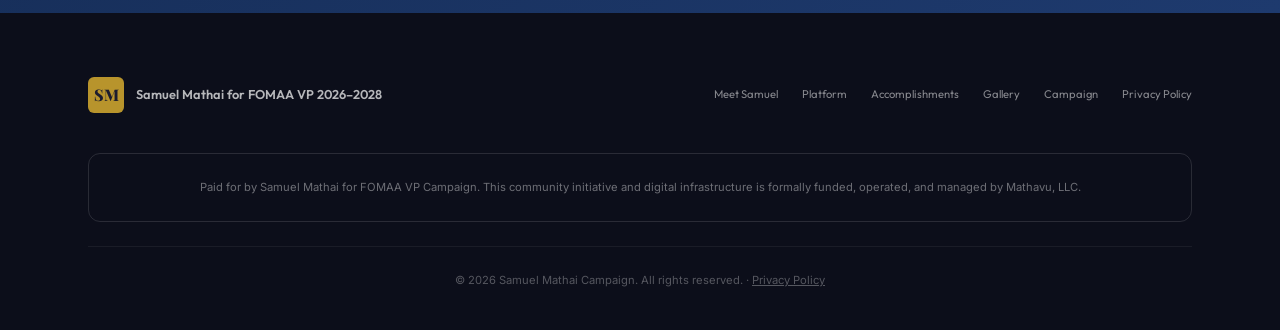
==== commit 1c906daa: "Use first video frame as thumbnail instead of static poster image" ====
--- a/campaign.html
+++ b/campaign.html
@@ -264,7 +264,7 @@
   <section class="campaign-video" id="video">
     <div class="container">
       <div class="campaign-video__wrapper">
-        <video class="campaign-video__player" controls preload="metadata" poster="personal_6.jpeg">
+        <video class="campaign-video__player" controls preload="auto">
           <source src="campaign_video.mp4" type="video/mp4">
           Your browser does not support the video element.
         </video>
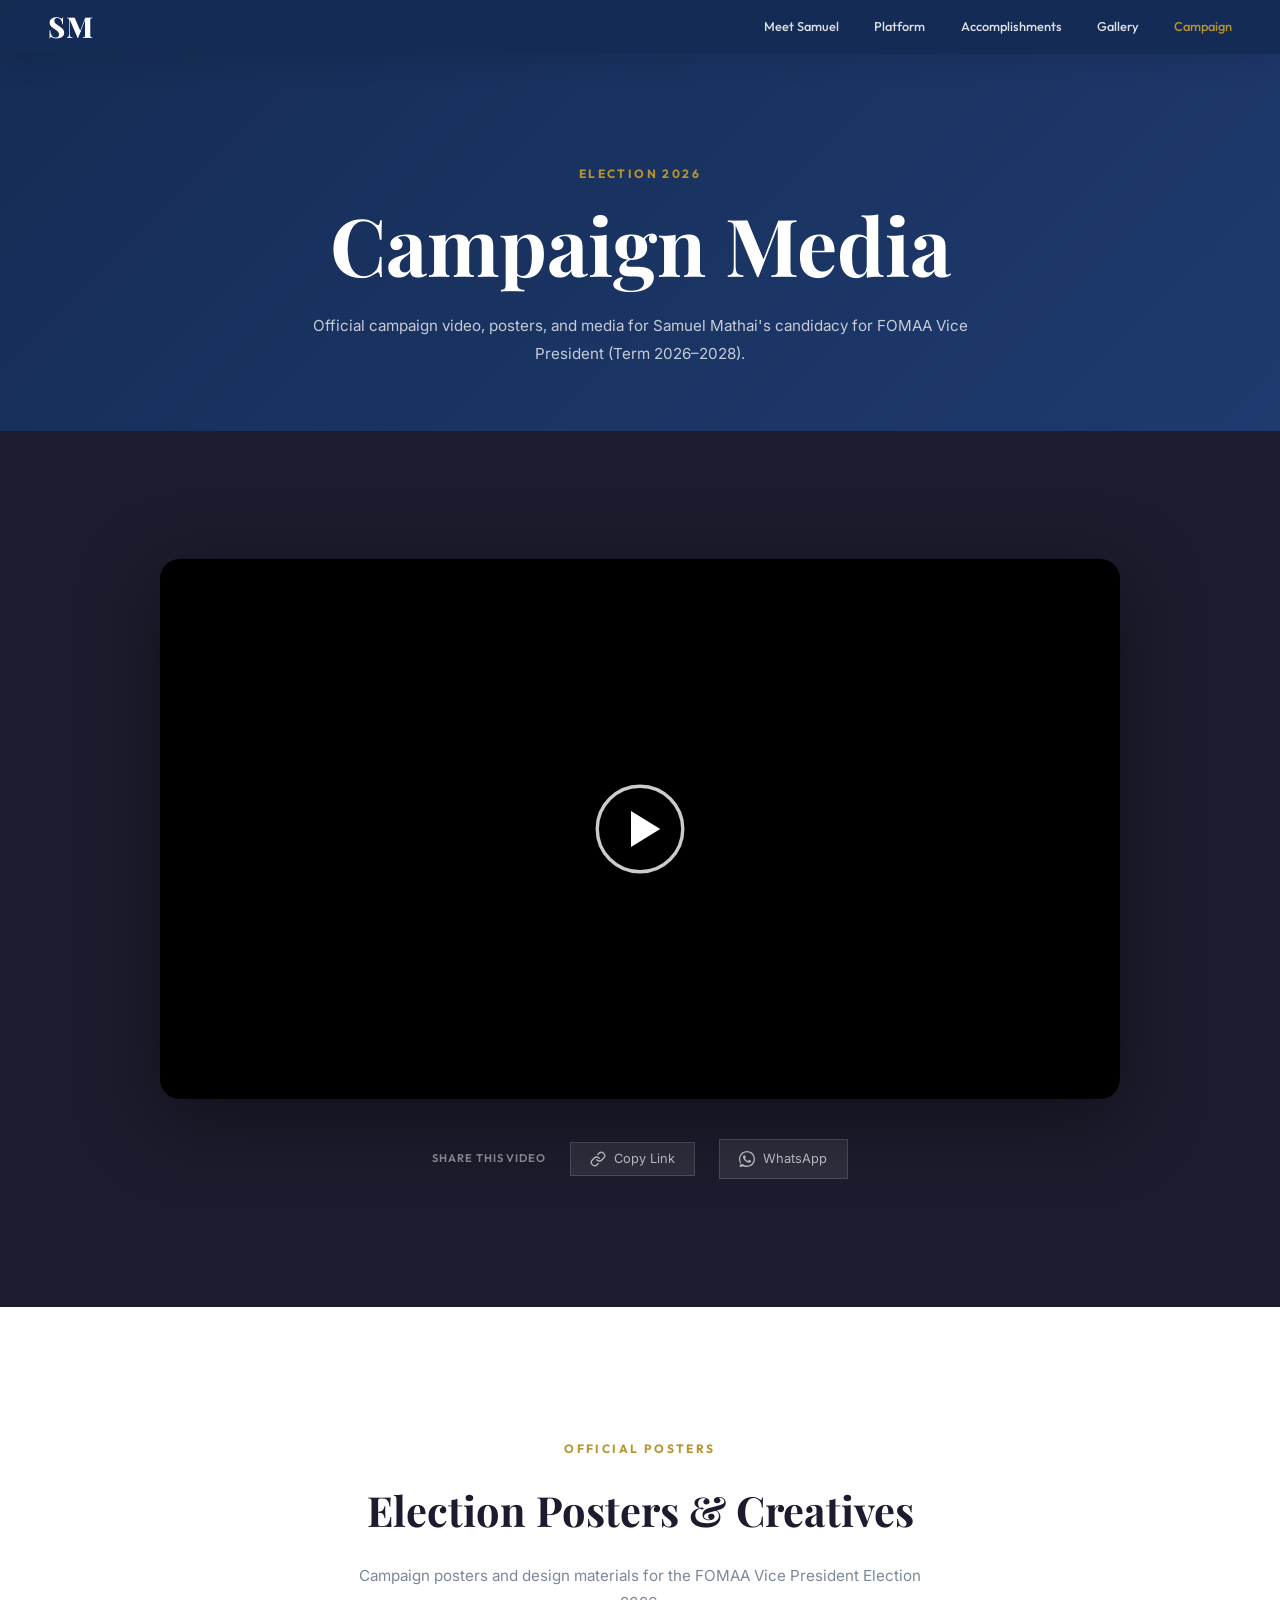
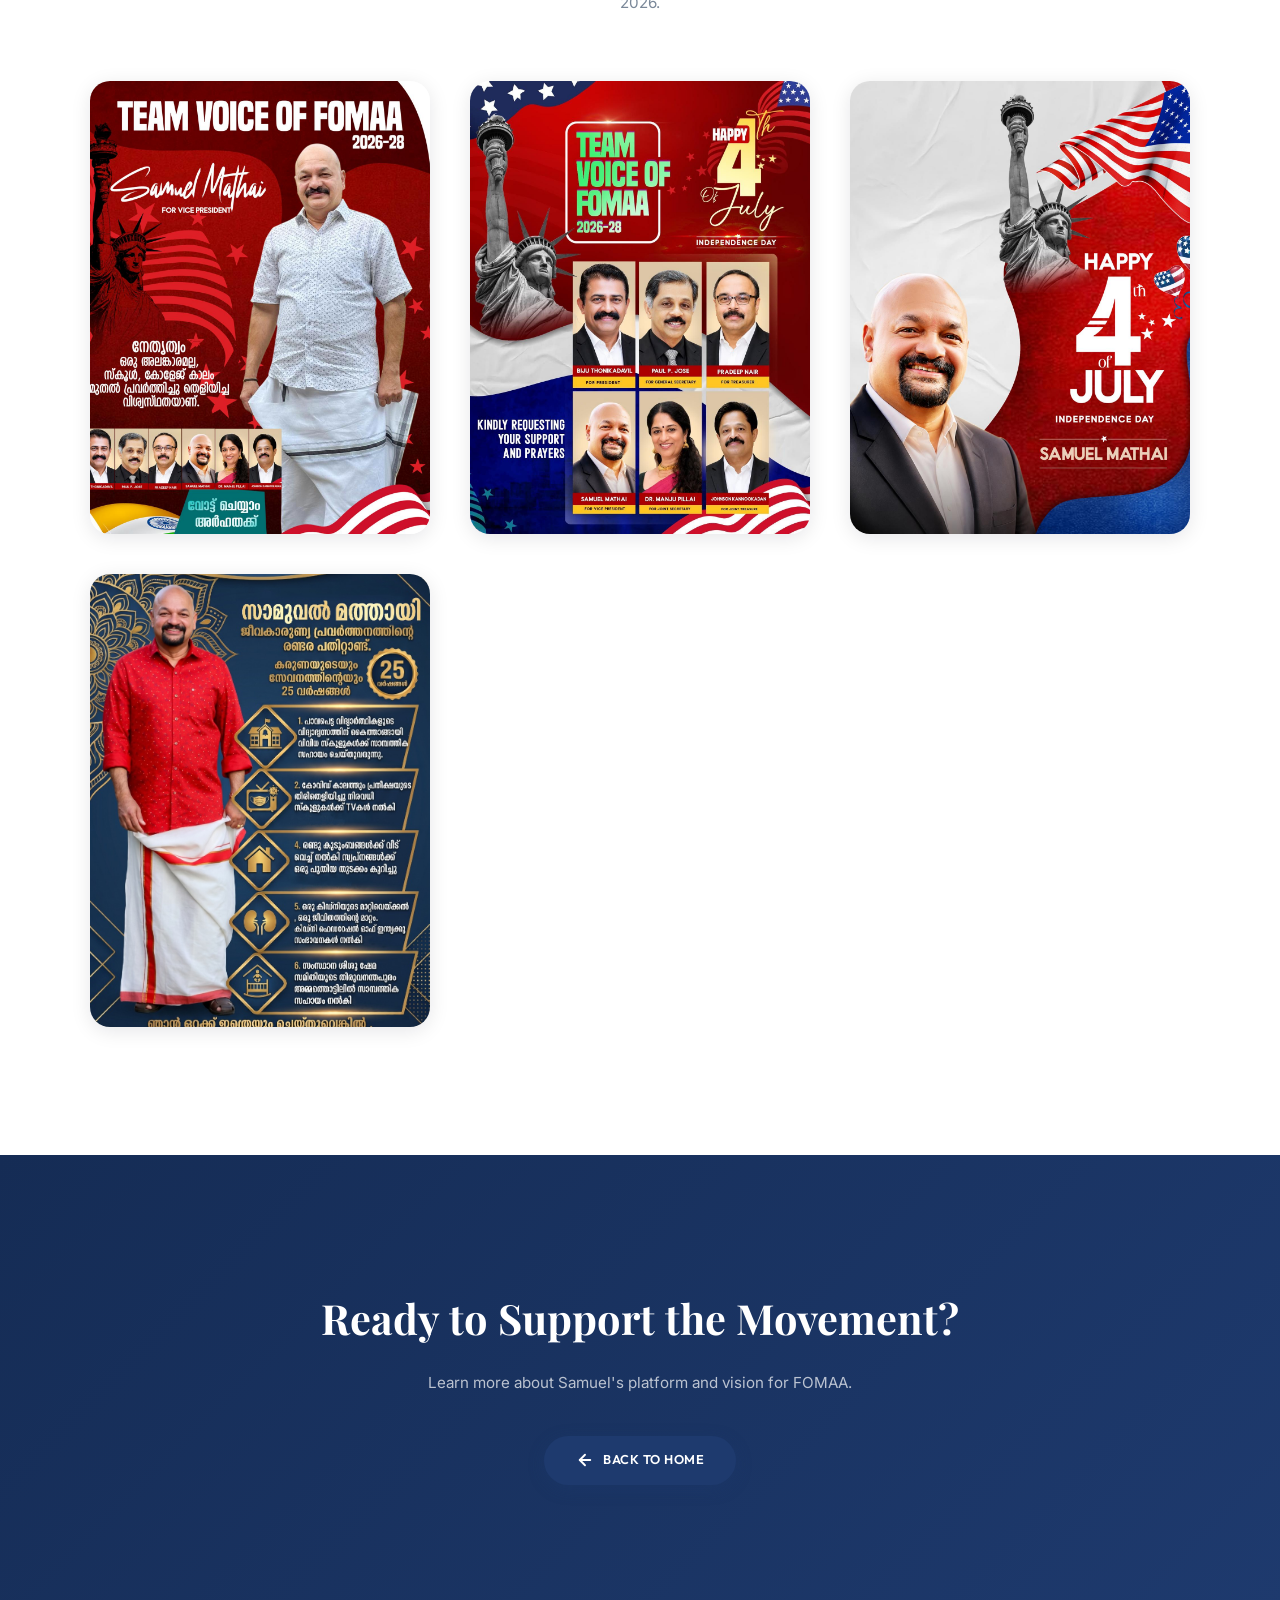
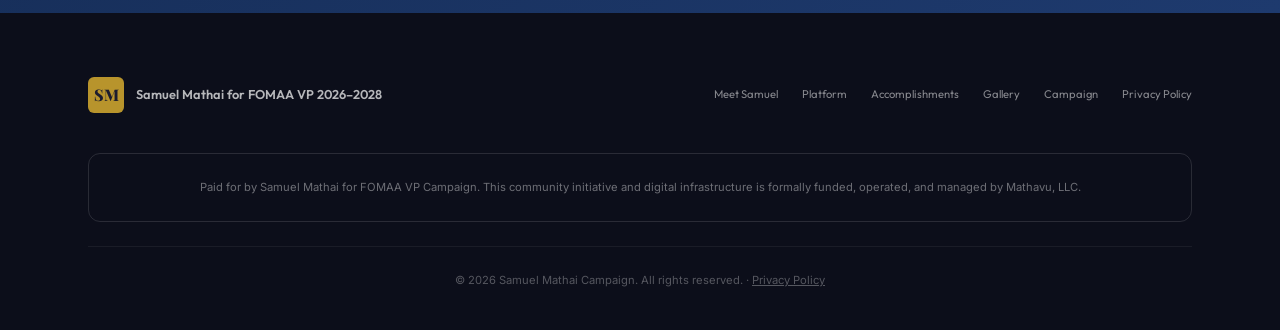
==== commit a752cb0b: "Add big centered play button overlay on campaign video with play/pause/end states" ====
--- a/campaign.html
+++ b/campaign.html
@@ -62,6 +62,37 @@
       width: 100%;
       display: block;
       aspect-ratio: 16 / 9;
+      cursor: pointer;
+    }
+
+    .campaign-video__play-btn {
+      position: absolute;
+      top: 50%;
+      left: 50%;
+      transform: translate(-50%, -50%);
+      width: 90px;
+      height: 90px;
+      border: none;
+      background: none;
+      cursor: pointer;
+      z-index: 2;
+      transition: all 0.3s ease;
+      padding: 0;
+    }
+
+    .campaign-video__play-btn:hover {
+      transform: translate(-50%, -50%) scale(1.15);
+    }
+
+    .campaign-video__play-btn svg {
+      width: 100%;
+      height: 100%;
+      filter: drop-shadow(0 4px 20px rgba(0, 0, 0, 0.4));
+    }
+
+    .campaign-video__play-btn.hidden {
+      opacity: 0;
+      pointer-events: none;
     }
 
     .campaign-video__share {
@@ -264,10 +295,16 @@
   <section class="campaign-video" id="video">
     <div class="container">
       <div class="campaign-video__wrapper">
-        <video class="campaign-video__player" controls preload="auto">
+        <video class="campaign-video__player" id="campaign-video" preload="auto" playsinline>
           <source src="campaign_video.mp4" type="video/mp4">
           Your browser does not support the video element.
         </video>
+        <button class="campaign-video__play-btn" id="video-play-btn" aria-label="Play video">
+          <svg viewBox="0 0 80 80" fill="none">
+            <circle cx="40" cy="40" r="38" fill="rgba(0,0,0,0.5)" stroke="rgba(255,255,255,0.8)" stroke-width="3"/>
+            <polygon points="32,24 32,56 58,40" fill="#fff"/>
+          </svg>
+        </button>
       </div>
 
       <div class="campaign-video__share">
@@ -390,6 +427,39 @@
     });
     revealElements.forEach(el => revealObserver.observe(el));
 
+    // --- Video Play Button ---
+    const video = document.getElementById('campaign-video');
+    const playBtn = document.getElementById('video-play-btn');
+
+    playBtn.addEventListener('click', () => {
+      video.play();
+      video.controls = true;
+      playBtn.classList.add('hidden');
+    });
+
+    video.addEventListener('click', () => {
+      if (video.paused) {
+        video.play();
+        playBtn.classList.add('hidden');
+      } else {
+        video.pause();
+        playBtn.classList.remove('hidden');
+      }
+    });
+
+    video.addEventListener('pause', () => {
+      if (!video.ended) playBtn.classList.remove('hidden');
+    });
+
+    video.addEventListener('play', () => {
+      playBtn.classList.add('hidden');
+    });
+
+    video.addEventListener('ended', () => {
+      playBtn.classList.remove('hidden');
+      video.controls = false;
+    });
+
     // --- Copy Video Link ---
     function copyVideoLink() {
       const url = 'https://samuelmathai.com/campaign#video';
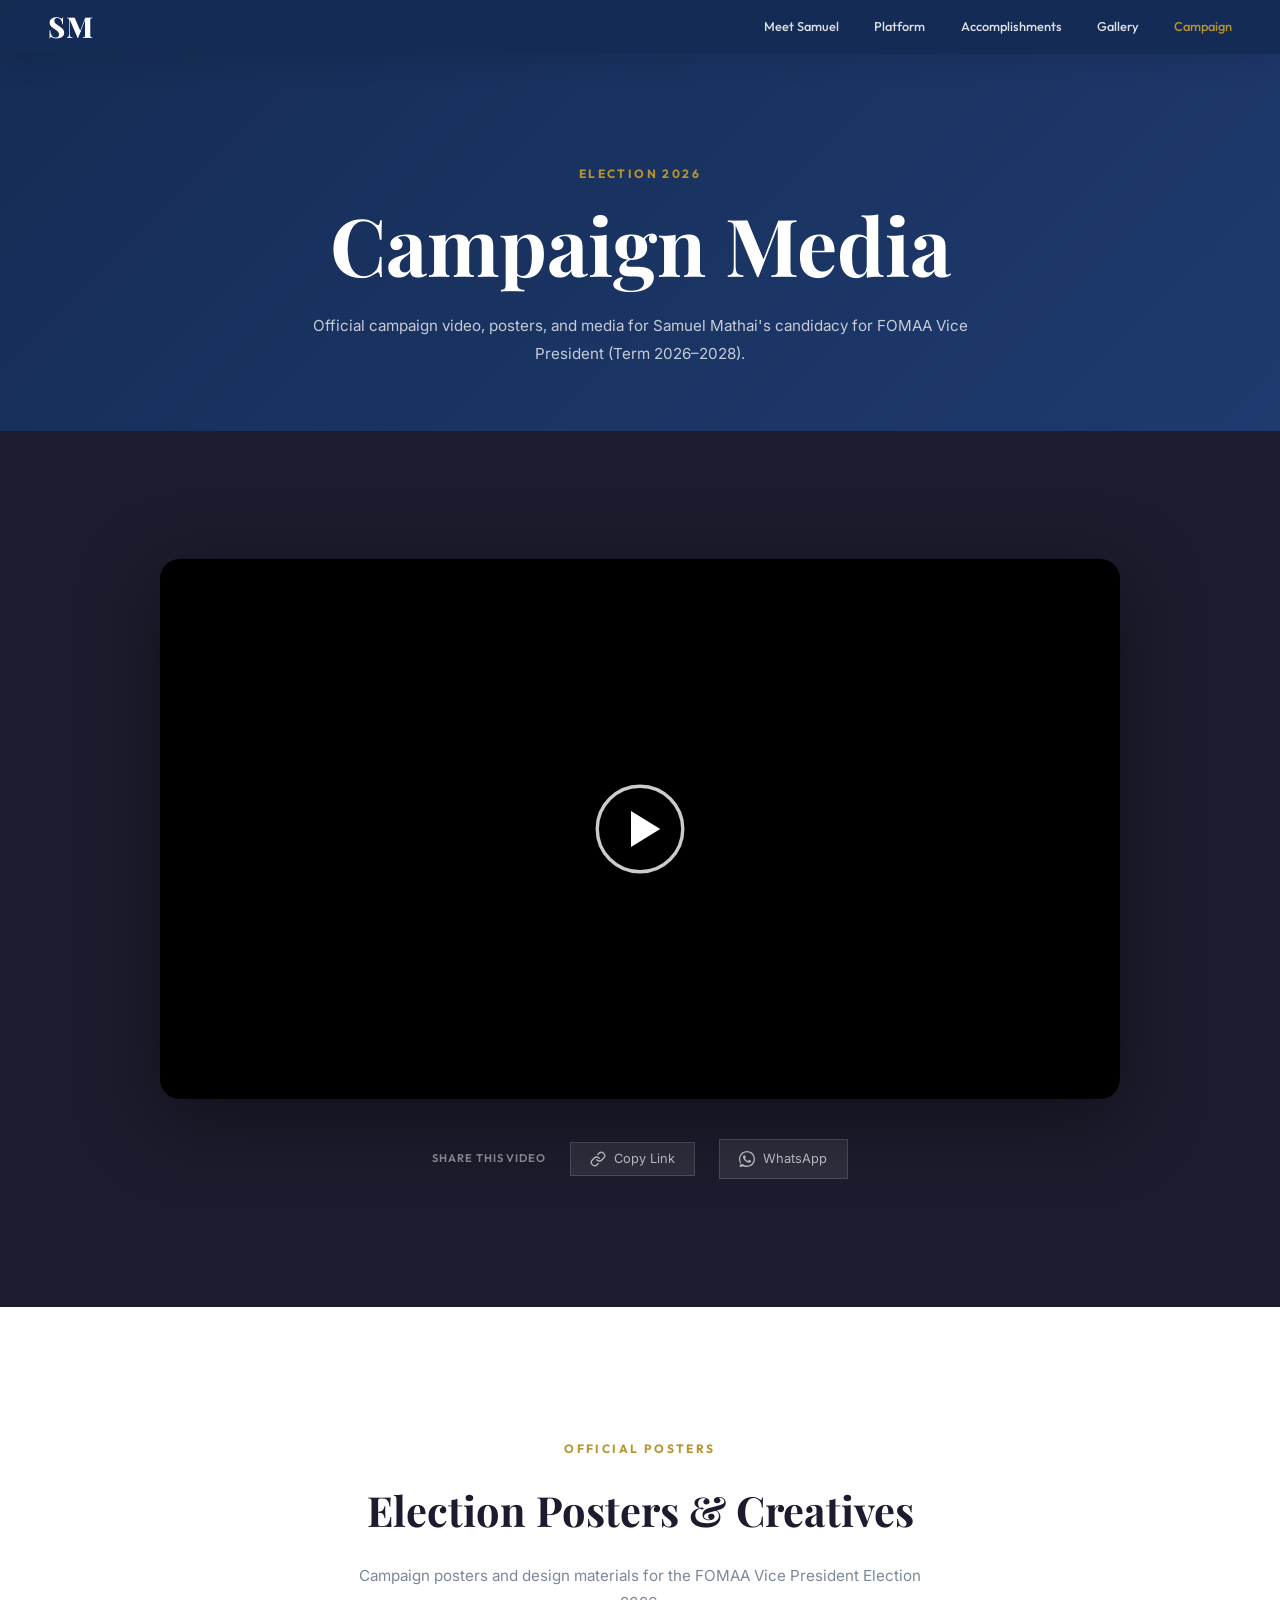
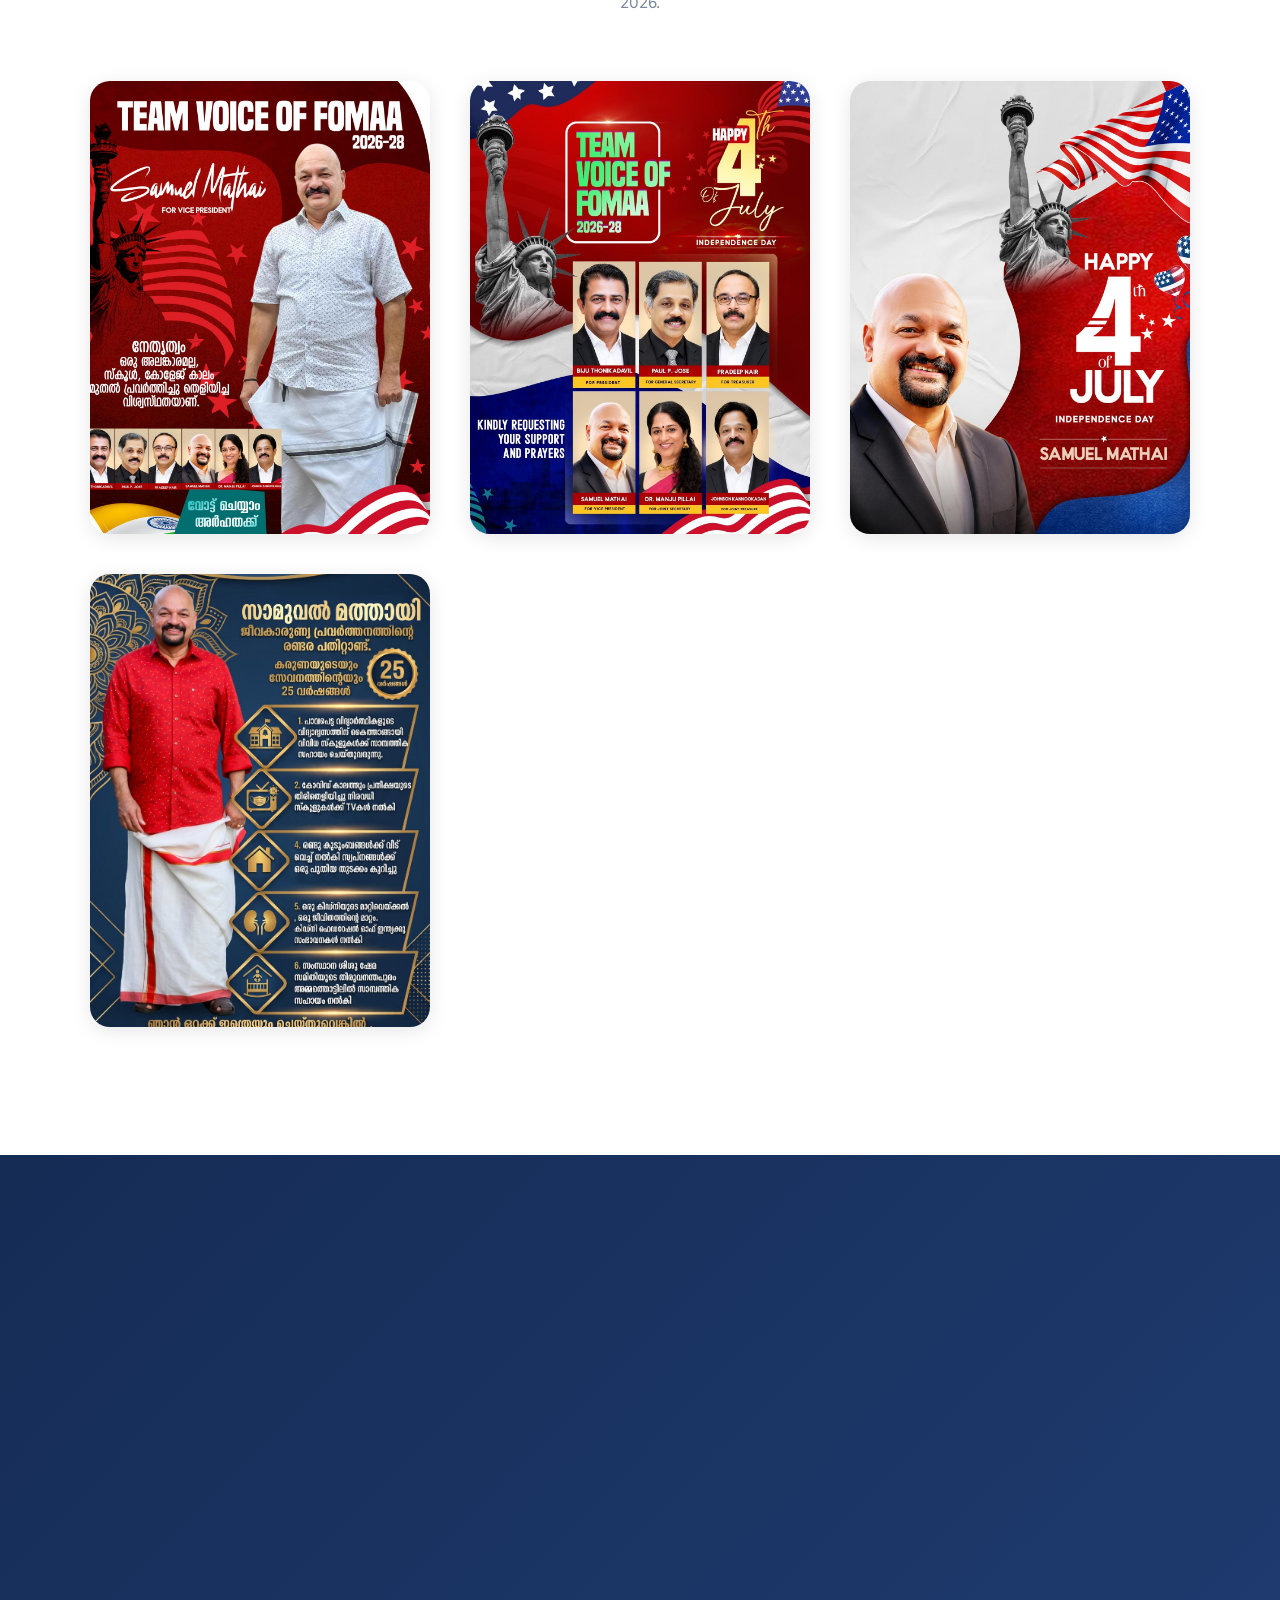
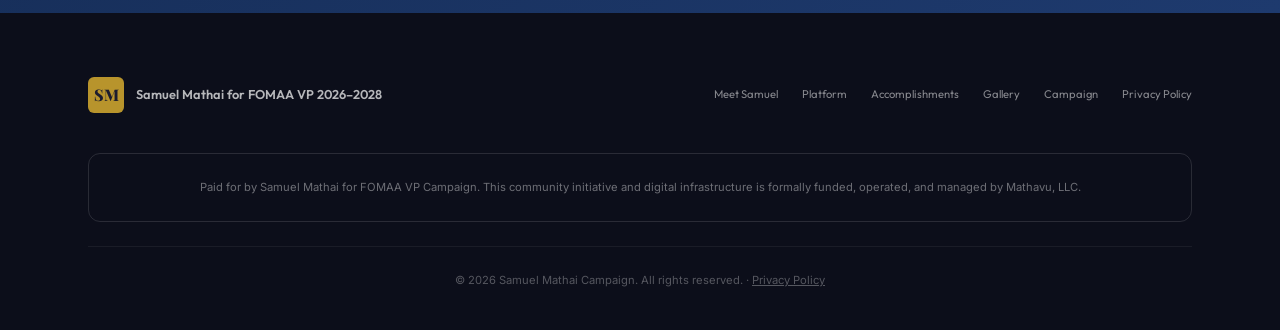
==== commit 002add40: "Mobile: hide play button, show native controls, vertical 9:16 aspect ratio for vertical video" ====
--- a/campaign.html
+++ b/campaign.html
@@ -238,6 +238,20 @@
         font-size: var(--fs-h1);
       }
 
+      .campaign-video__player {
+        aspect-ratio: 9 / 16;
+        object-fit: contain;
+        background: #000;
+      }
+
+      .campaign-video__play-btn {
+        display: none;
+      }
+
+      .campaign-video__wrapper video {
+        controls: true;
+      }
+
       .campaign-posters__grid {
         grid-template-columns: repeat(2, 1fr);
         gap: var(--sp-md);
@@ -430,6 +444,12 @@
     // --- Video Play Button ---
     const video = document.getElementById('campaign-video');
     const playBtn = document.getElementById('video-play-btn');
+    const isMobile = window.matchMedia('(max-width: 768px)').matches;
+
+    // On mobile, show native controls immediately (no custom play button)
+    if (isMobile) {
+      video.controls = true;
+    }
 
     playBtn.addEventListener('click', () => {
       video.play();
@@ -437,27 +457,11 @@
       playBtn.classList.add('hidden');
     });
 
-    video.addEventListener('click', () => {
-      if (video.paused) {
-        video.play();
-        playBtn.classList.add('hidden');
-      } else {
-        video.pause();
+    video.addEventListener('ended', () => {
+      if (!isMobile) {
         playBtn.classList.remove('hidden');
-      }
-    });
-
-    video.addEventListener('pause', () => {
-      if (!video.ended) playBtn.classList.remove('hidden');
-    });
-
-    video.addEventListener('play', () => {
-      playBtn.classList.add('hidden');
-    });
-
-    video.addEventListener('ended', () => {
-      playBtn.classList.remove('hidden');
-      video.controls = false;
+        video.controls = false;
+      }
     });
 
     // --- Copy Video Link ---
